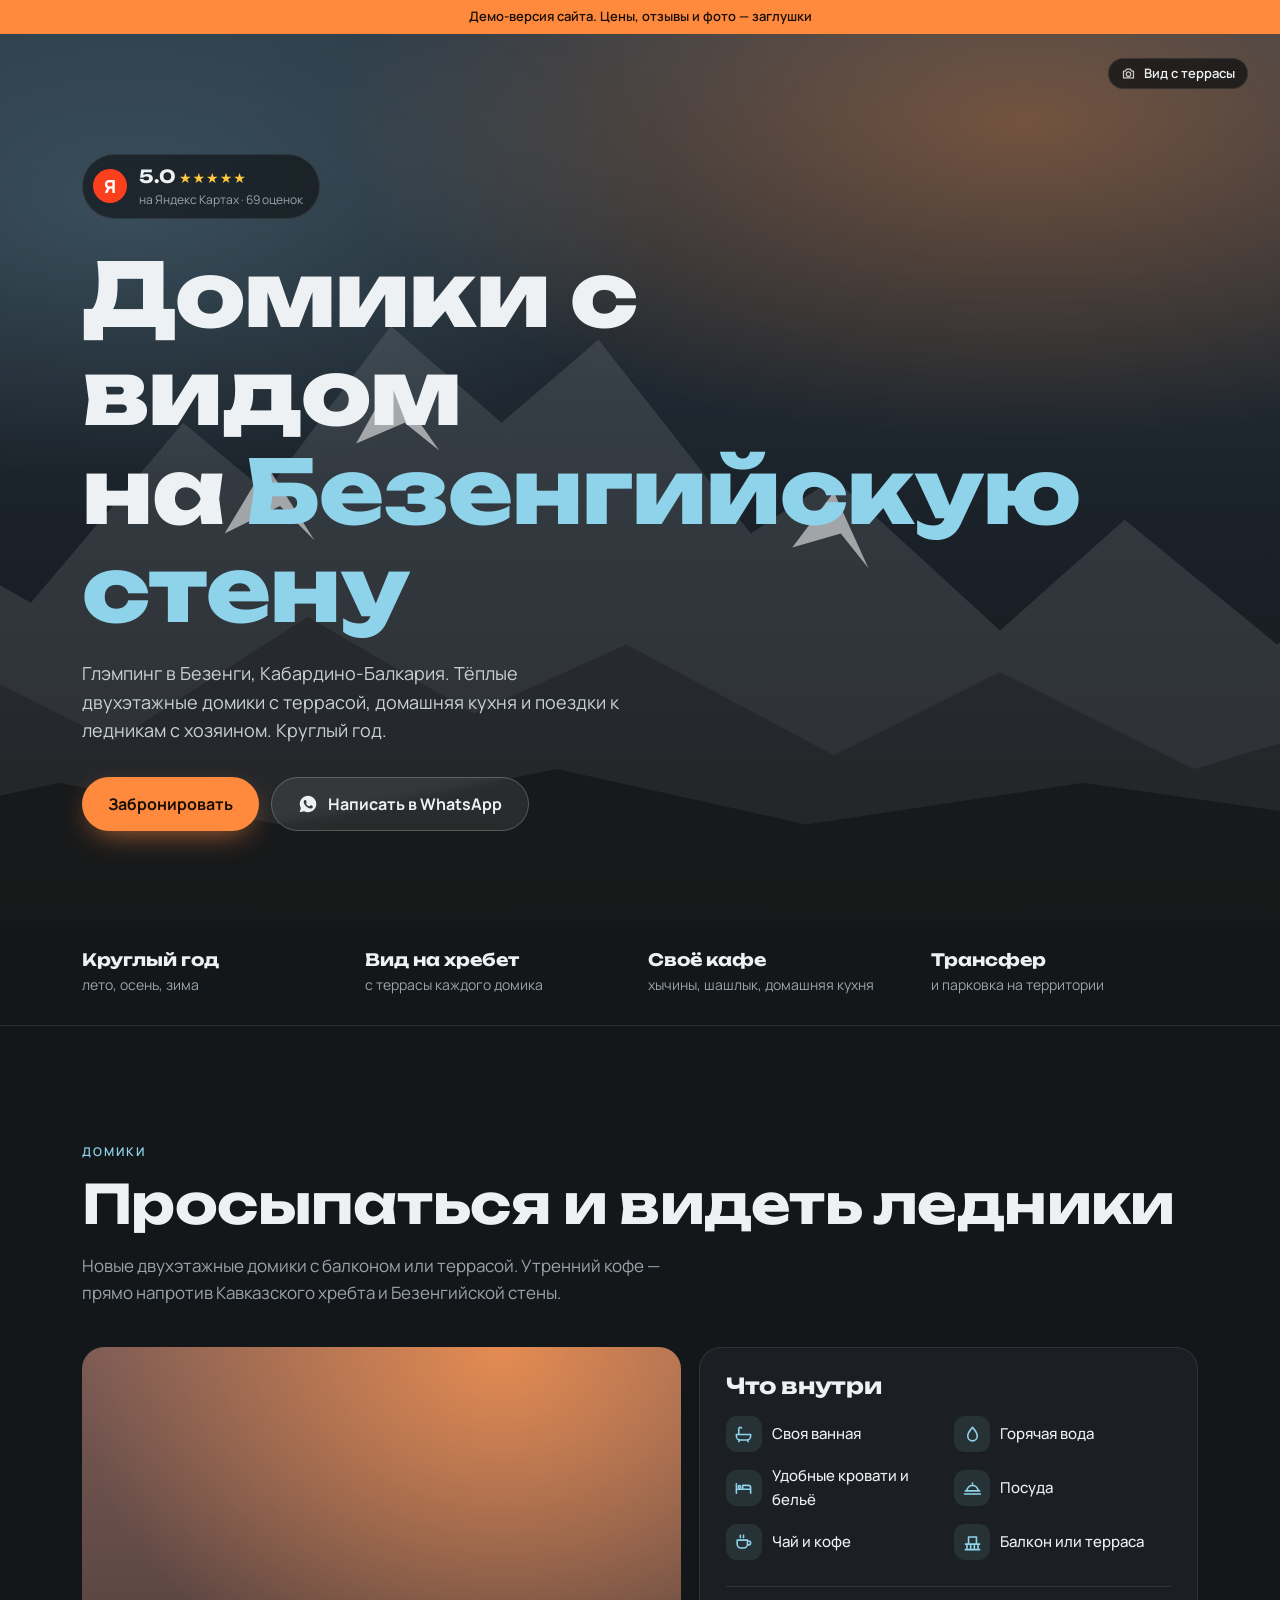
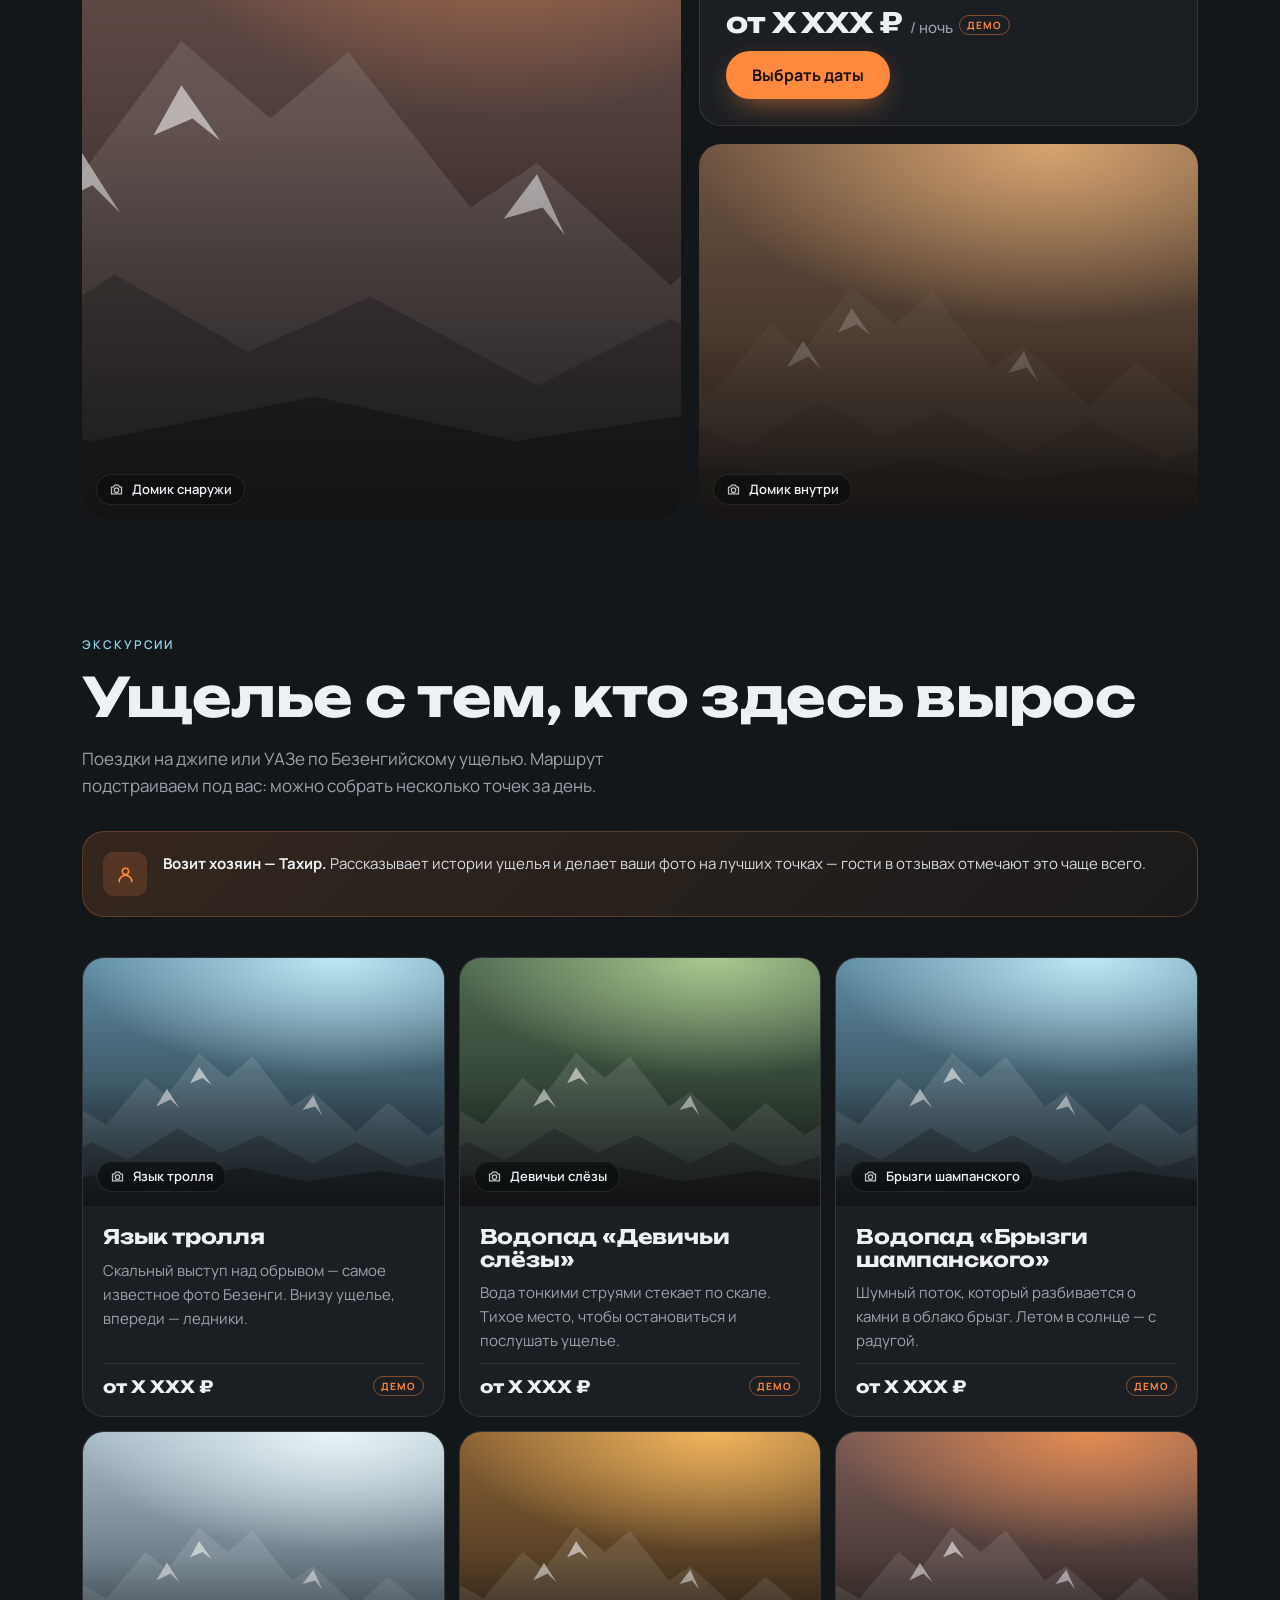
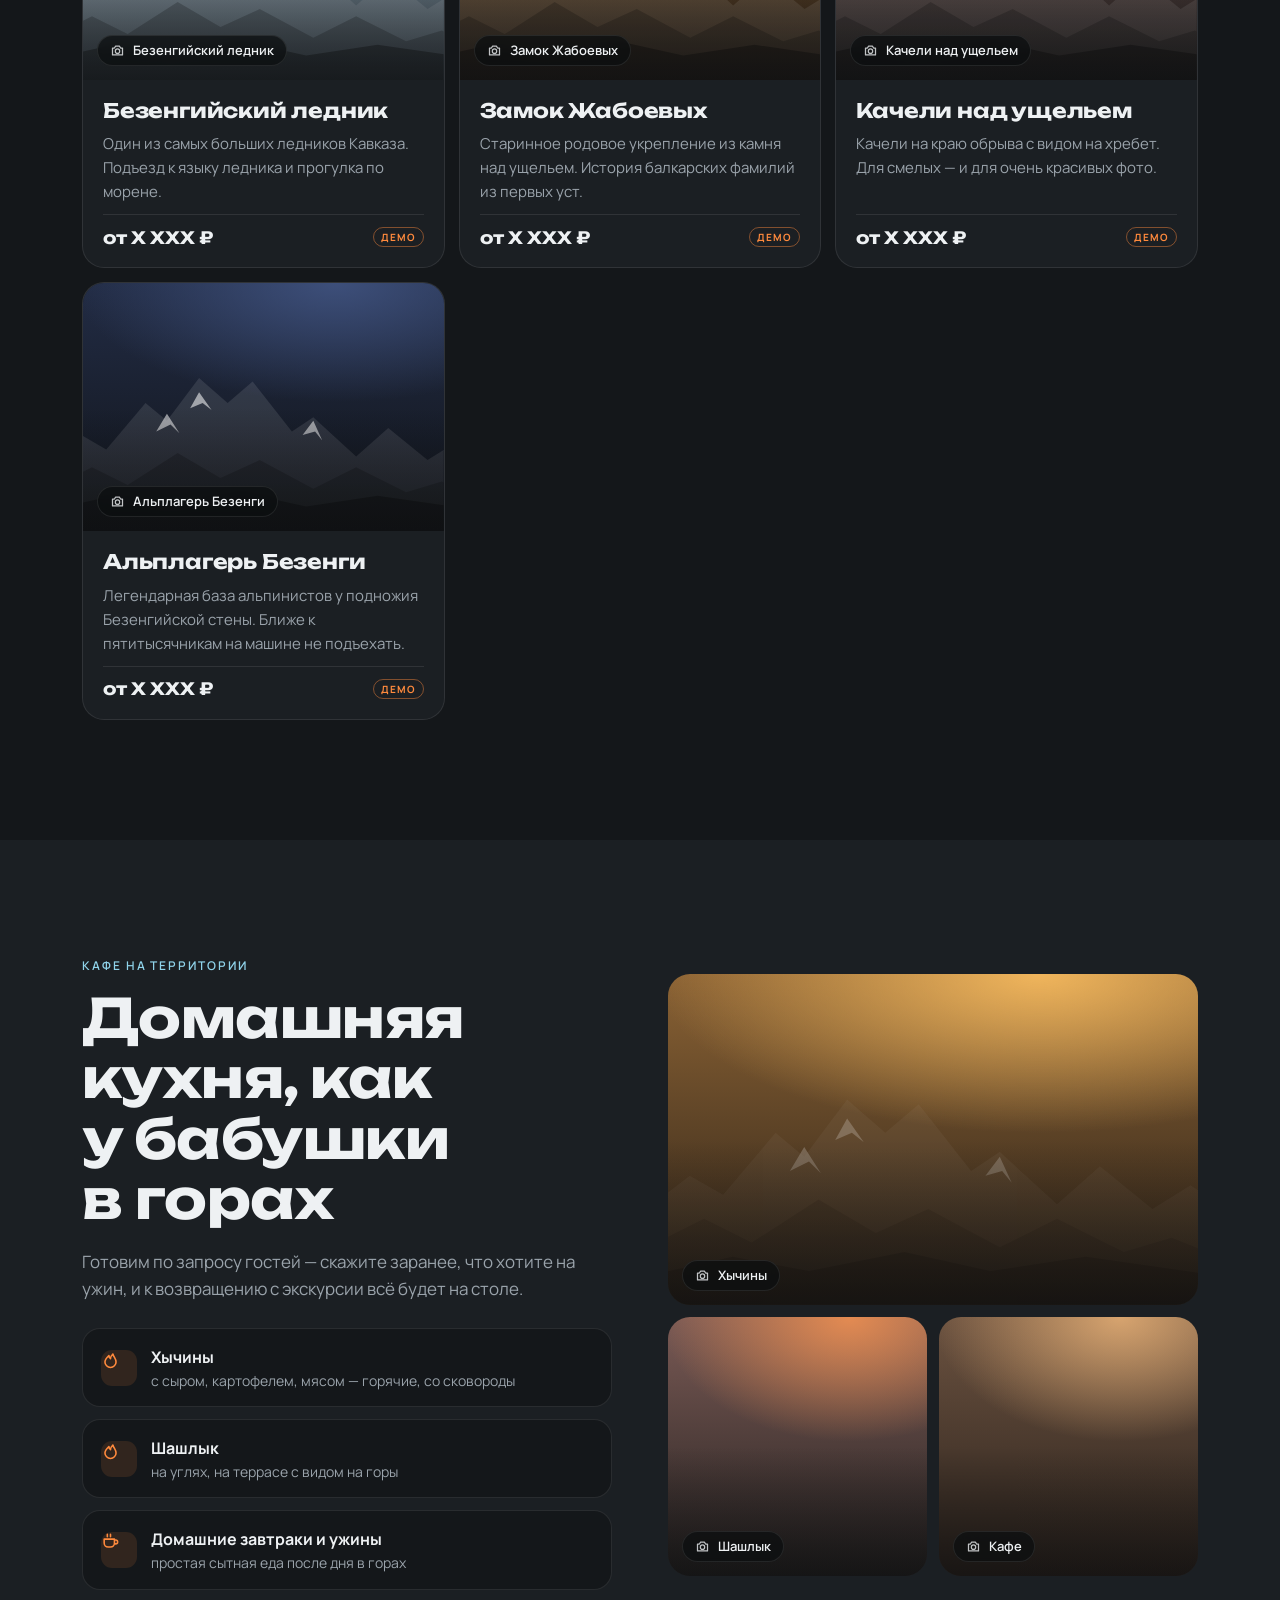
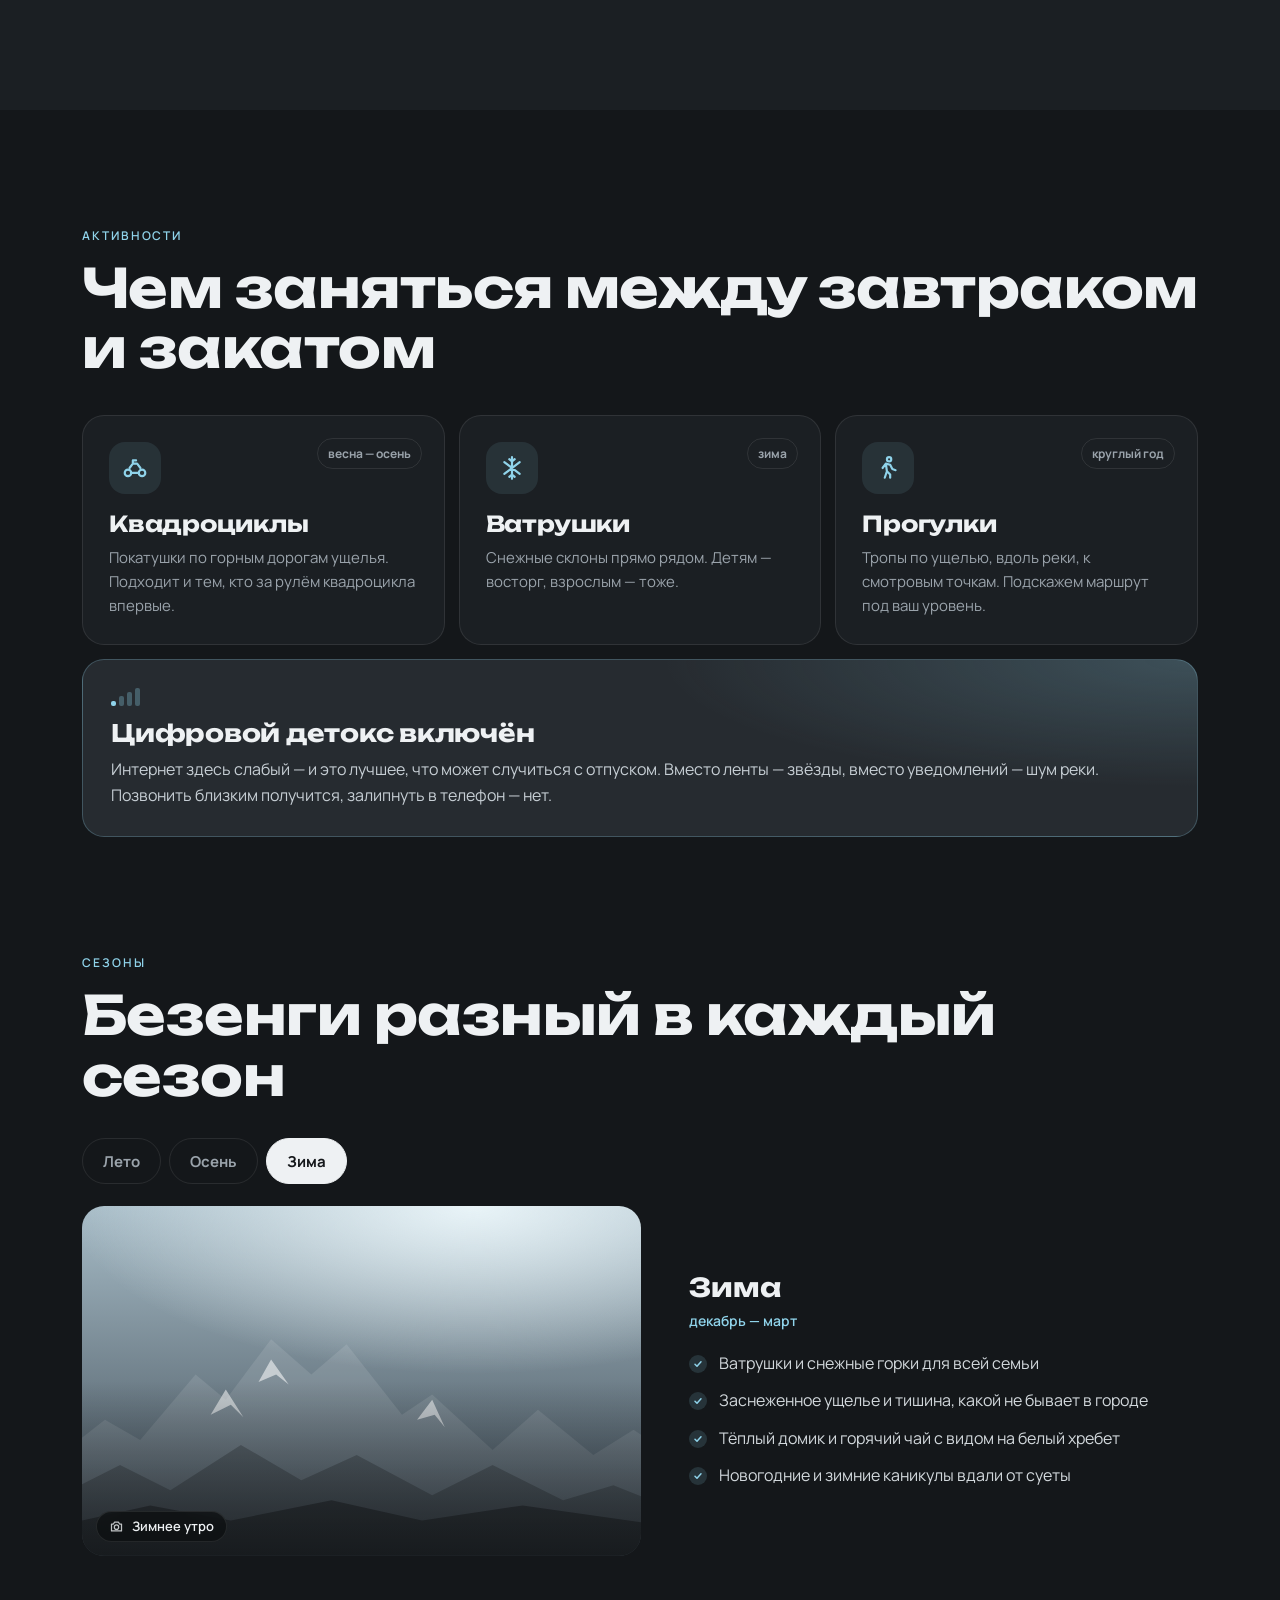
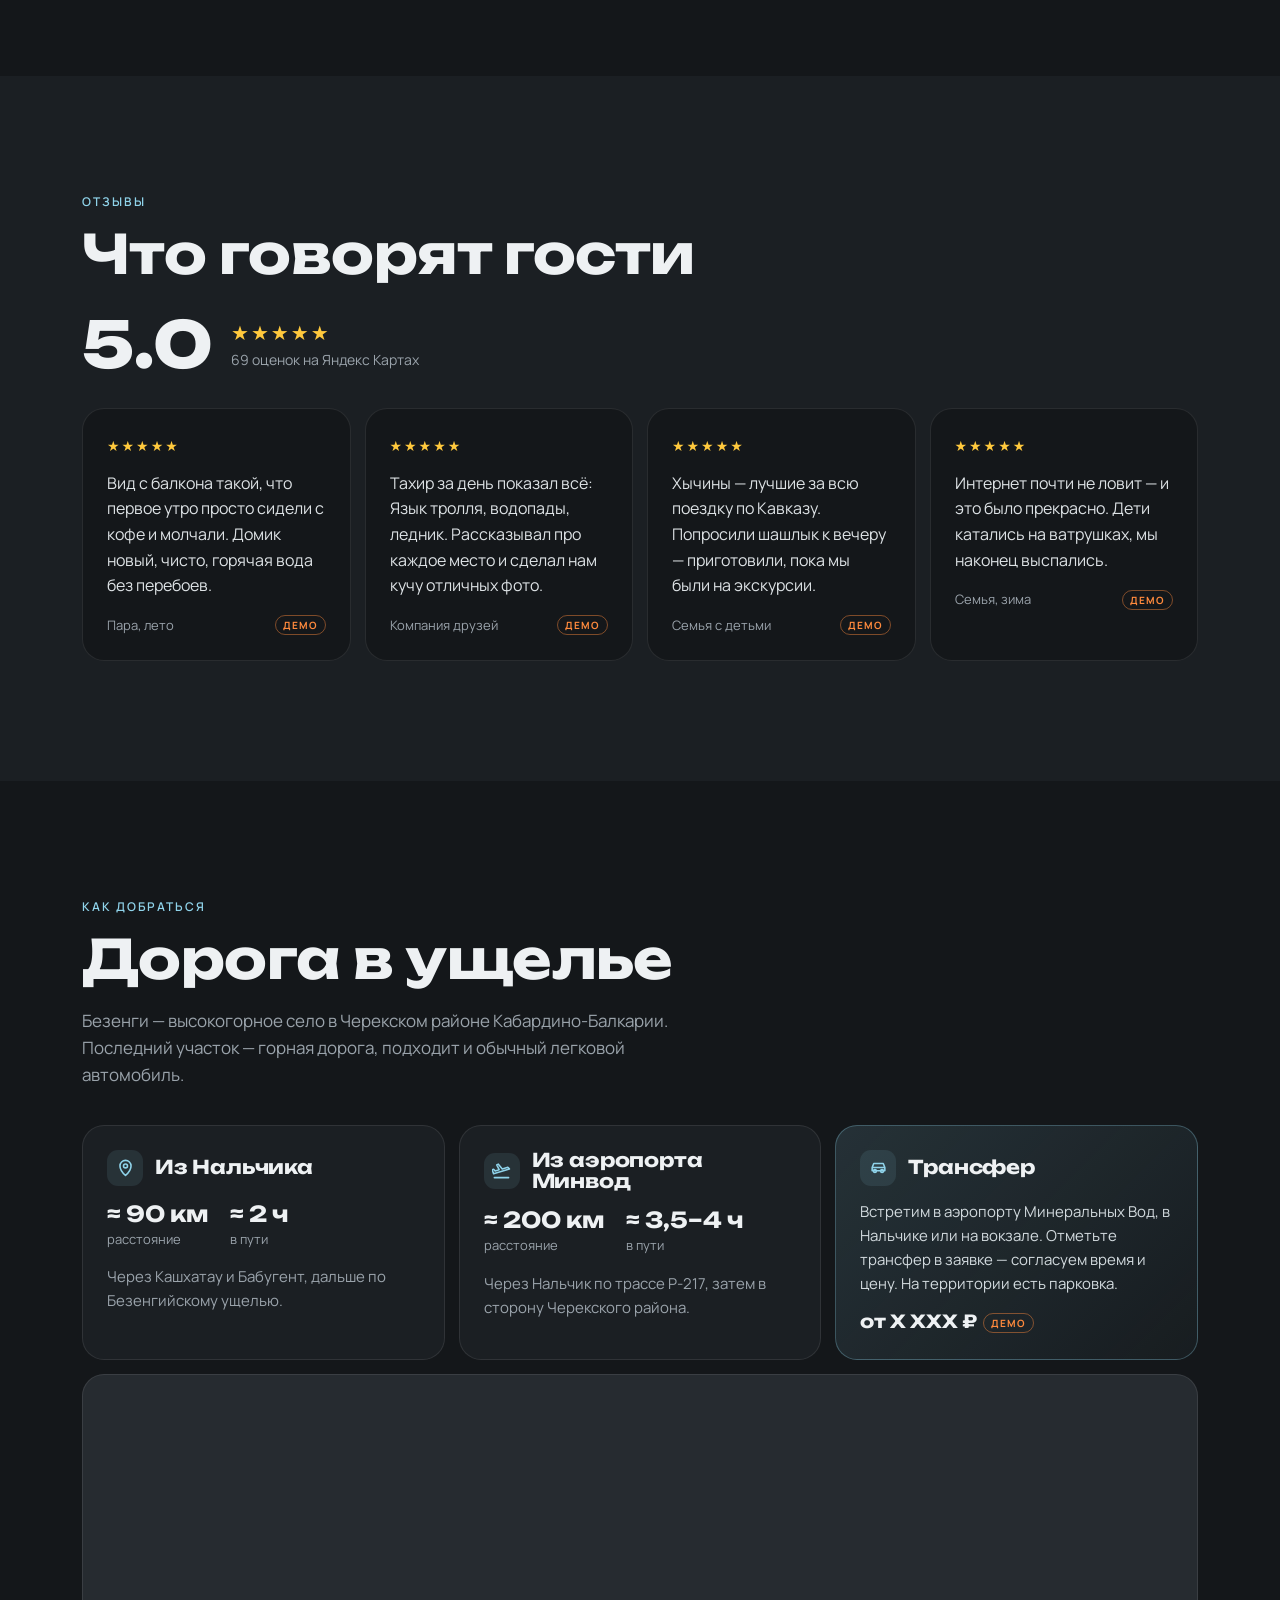
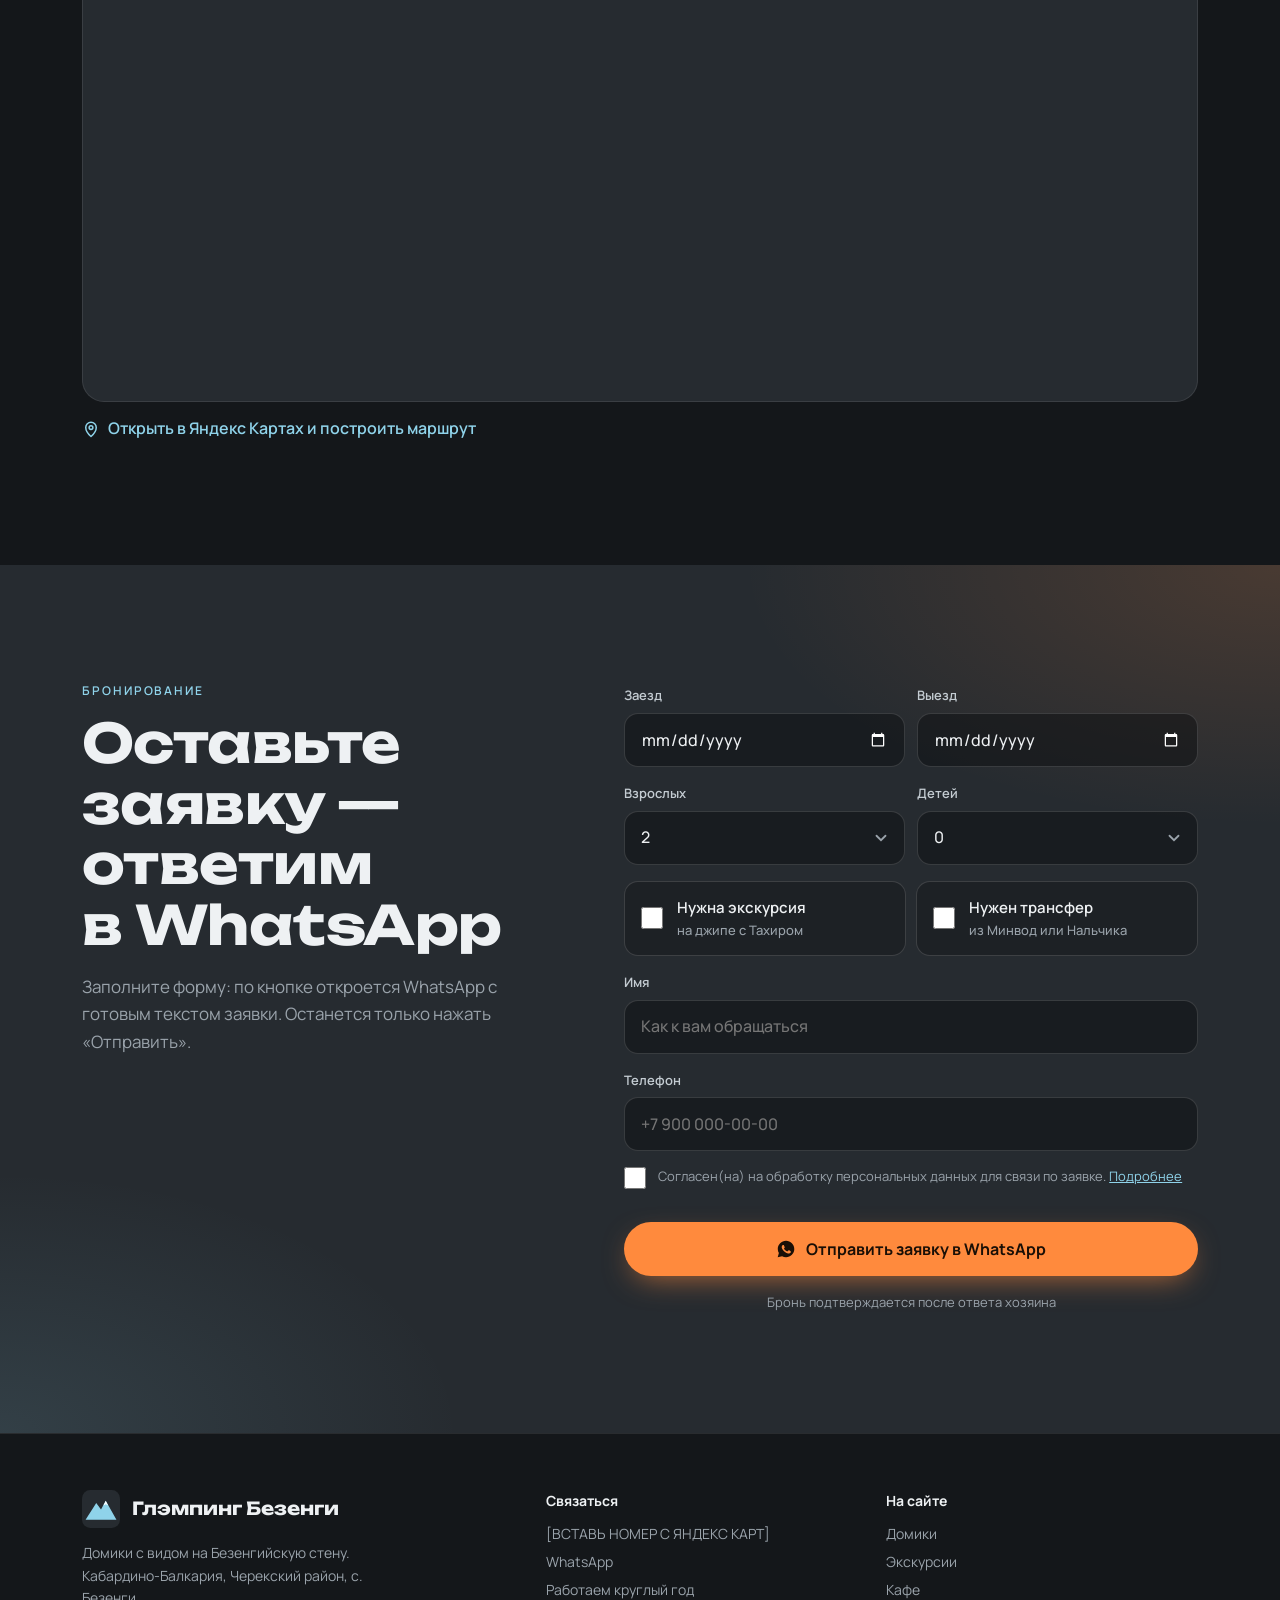
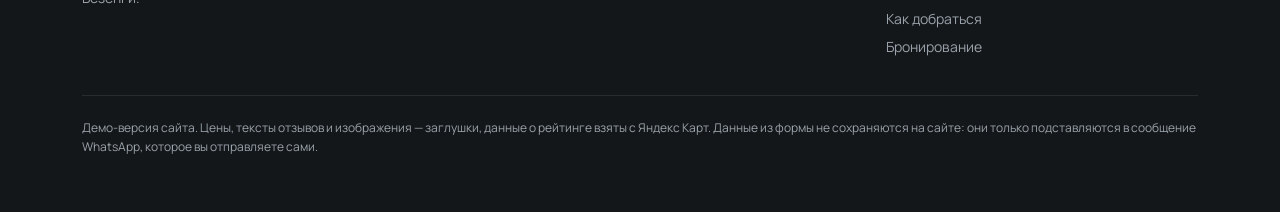
==== bezengi/index.html @ 34da4e9b "Add Bezengi glamping demo landing page Single-file mobile-first page in bezengi/: hero with Yandex r" ====
<!doctype html>
<html lang="ru">
<head>
  <meta charset="utf-8">
  <meta name="viewport" content="width=device-width, initial-scale=1, viewport-fit=cover">
  <title>Глэмпинг Безенги — домики с видом на Безенгийскую стену</title>
  <meta name="description" content="Двухэтажные домики с террасой и видом на Безенгийскую стену. Кафе с домашней кухней, экскурсии на джипе, квадроциклы. Круглый год. 5.0 на Яндекс Картах.">
  <meta name="theme-color" content="#14171a">

  <meta property="og:type" content="website">
  <meta property="og:locale" content="ru_RU">
  <meta property="og:title" content="Глэмпинг Безенги — домики с видом на Безенгийскую стену">
  <meta property="og:description" content="Новые домики с террасой у подножия Кавказского хребта. Домашняя кухня, экскурсии на джипе к ледникам и водопадам. 5.0 на Яндекс Картах.">
  <meta property="og:image" content="https://danielbrantleysoz608-dot.github.io/fabrika-demo/bezengi/og-image.png">
  <meta property="og:image:width" content="1200">
  <meta property="og:image:height" content="630">
  <meta name="twitter:card" content="summary_large_image">

  <link rel="icon" href="data:image/svg+xml,%3Csvg xmlns='http://www.w3.org/2000/svg' viewBox='0 0 64 64'%3E%3Crect width='64' height='64' rx='14' fill='%2314171a'/%3E%3Cpath d='M6 50 24 22l8 11 8-15 18 32z' fill='%238fd3ea'/%3E%3Cpath d='m36 26 4-8 4 8-4-2z' fill='%23fff'/%3E%3C/svg%3E">

  <link rel="preconnect" href="https://fonts.googleapis.com">
  <link rel="preconnect" href="https://fonts.gstatic.com" crossorigin>
  <link href="https://fonts.googleapis.com/css2?family=Manrope:wght@400;500;600;700&family=Unbounded:wght@500;700;800&display=swap" rel="stylesheet">

  <style>
    :root {
      --graphite: #14171a;
      --graphite-2: #1b1f23;
      --stone: #262b30;
      --stone-2: #323840;
      --line: rgba(255,255,255,.09);
      --text: #eef1f3;
      --muted: #9aa3ab;
      --ice: #8fd3ea;
      --ice-deep: #4fa9c9;
      --sunset: #ff8a3d;
      --sunset-2: #ffb25e;
      --wa: #25d366;
      --radius: 22px;
      --gutter: 20px;
      --head: "Unbounded", system-ui, sans-serif;
      --body: "Manrope", system-ui, -apple-system, "Segoe UI", sans-serif;
    }
    * { box-sizing: border-box; }
    html { scroll-behavior: smooth; -webkit-text-size-adjust: 100%; }
    body {
      margin: 0;
      background: var(--graphite);
      color: var(--text);
      font: 16px/1.6 var(--body);
      overflow-x: hidden;
    }
    img, svg { display: block; max-width: 100%; }
    a { color: inherit; }
    h1, h2, h3 { font-family: var(--head); line-height: 1.12; margin: 0; letter-spacing: -.01em; }
    p { margin: 0; }
    .wrap { width: 100%; max-width: 1180px; margin: 0 auto; padding: 0 var(--gutter); }
    section { padding: 84px 0; scroll-margin-top: 40px; }
    .eyebrow {
      font: 600 12px/1 var(--body); letter-spacing: .16em; text-transform: uppercase;
      color: var(--ice); margin-bottom: 16px; display: block;
    }
    .h2 { font-size: clamp(30px, 7.4vw, 54px); font-weight: 700; }
    .lead { color: var(--muted); font-size: 17px; margin-top: 18px; max-width: 620px; }
    .demo-tag {
      display: inline-block; vertical-align: middle;
      font: 700 10px/1 var(--body); letter-spacing: .1em; text-transform: uppercase;
      color: var(--sunset); border: 1px solid rgba(255,138,61,.45);
      border-radius: 99px; padding: 4px 7px; margin-left: 6px;
    }

    /* Demo bar */
    .demo-bar {
      position: sticky; top: 0; z-index: 50;
      background: var(--sunset); color: #1a0f06;
      font: 600 13px/1.35 var(--body); text-align: center;
      padding: 8px var(--gutter);
    }

    /* Buttons */
    .btn {
      display: inline-flex; align-items: center; justify-content: center; gap: 10px;
      min-height: 54px; padding: 0 26px; border-radius: 99px; border: 0;
      font: 700 16px/1 var(--body); text-decoration: none; cursor: pointer;
      transition: transform .15s ease, background .2s ease, box-shadow .2s ease;
    }
    .btn:active { transform: scale(.98); }
    .btn-primary { background: var(--sunset); color: #1a0f06; box-shadow: 0 10px 30px -10px rgba(255,138,61,.7); }
    .btn-primary:hover { background: var(--sunset-2); }
    .btn-ghost { background: rgba(255,255,255,.08); color: var(--text); border: 1px solid rgba(255,255,255,.22); backdrop-filter: blur(6px); }
    .btn-ghost:hover { background: rgba(255,255,255,.14); }
    .btn svg { width: 20px; height: 20px; flex: none; }

    /* Photo placeholders */
    .ph {
      position: relative; overflow: hidden; border-radius: var(--radius);
      background:
        radial-gradient(120% 80% at 70% 0%, var(--ph-sky, #5b7f95) 0%, transparent 60%),
        linear-gradient(180deg, var(--ph-top, #3d5566) 0%, var(--ph-bottom, #1d2328) 100%);
      aspect-ratio: 4 / 3;
      isolation: isolate;
    }
    .ph .mtn { position: absolute; inset: auto 0 0 0; width: 100%; height: 72%; }
    .ph::after {
      content: ""; position: absolute; inset: 0; z-index: 1;
      background: linear-gradient(180deg, transparent 50%, rgba(10,12,14,.55));
    }
    .ph figcaption, .cap {
      position: absolute; left: 14px; bottom: 14px; z-index: 2;
      display: inline-flex; align-items: center; gap: 8px;
      background: rgba(12,14,16,.72); backdrop-filter: blur(6px);
      border: 1px solid var(--line); border-radius: 99px;
      padding: 7px 12px; font: 600 13px/1 var(--body); color: var(--text);
    }
    .cap, .ph figcaption { white-space: nowrap; }
    .cap svg, .ph figcaption svg { width: 15px; height: 15px; opacity: .8; }
    .ph.warm { --ph-sky: #e48b52; --ph-top: #7a5a55; --ph-bottom: #23201f; }
    .ph.ice  { --ph-sky: #bfe8f5; --ph-top: #5f8ca3; --ph-bottom: #1f2a31; }
    .ph.green{ --ph-sky: #a9c98e; --ph-top: #4f6b52; --ph-bottom: #1b231d; }
    .ph.night{ --ph-sky: #3d4f7a; --ph-top: #222c45; --ph-bottom: #111419; }
    .ph.snow { --ph-sky: #e9f4f8; --ph-top: #a7bcc7; --ph-bottom: #3a4650; }
    .ph.inside { --ph-sky: #d7a46f; --ph-top: #6b5240; --ph-bottom: #2a211b; }
    .ph.gold { --ph-sky: #f0b55c; --ph-top: #8a6234; --ph-bottom: #2a2017; }

    /* Hero */
    .hero {
      position: relative; min-height: calc(100svh - 36px);
      display: flex; align-items: flex-end;
      padding: 120px 0 56px; overflow: hidden;
      background:
        radial-gradient(90% 60% at 80% 10%, rgba(255,138,61,.35), transparent 60%),
        radial-gradient(70% 50% at 10% 20%, rgba(143,211,234,.18), transparent 60%),
        linear-gradient(180deg, #2c3a46 0%, #1a2128 55%, var(--graphite) 100%);
    }
    .hero .mtn-hero { position: absolute; left: 0; right: 0; bottom: 0; width: 100%; height: 78%; }
    .hero .wrap { position: relative; z-index: 2; }
    .hero-photo-cap { top: 24px; right: var(--gutter); left: auto !important; bottom: auto !important; }
    .hero h1 { font-size: clamp(26px, 7.4vw, 88px); font-weight: 800; max-width: 900px; }
    .hero h1 em { font-style: normal; color: var(--ice); }
    .hero p.sub { margin-top: 20px; font-size: 18px; color: #c9d1d7; max-width: 540px; }
    .hero-cta { display: flex; flex-direction: column; gap: 12px; margin-top: 32px; }
    .badge {
      display: inline-flex; align-items: center; gap: 12px;
      margin-bottom: 26px; padding: 10px 16px 10px 10px;
      background: rgba(12,14,16,.6); backdrop-filter: blur(8px);
      border: 1px solid var(--line); border-radius: 99px; text-decoration: none;
    }
    .badge .ya {
      width: 34px; height: 34px; border-radius: 50%; background: #fc3f1d; color: #fff;
      display: grid; place-items: center; font: 800 18px/1 var(--body);
    }
    .badge b { font: 700 18px/1 var(--head); }
    .badge .stars { color: #ffc93d; letter-spacing: 1px; font-size: 14px; }
    .badge small { display: block; color: var(--muted); font-size: 12px; line-height: 1.2; margin-top: 3px; }

    /* Facts strip */
    .facts { padding: 28px 0; border-bottom: 1px solid var(--line); }
    .facts ul { list-style: none; margin: 0; padding: 0; display: grid; grid-template-columns: 1fr 1fr; gap: 18px 16px; }
    .facts li { font-size: 14px; color: var(--muted); }
    .facts li b { display: block; color: var(--text); font: 700 17px/1.25 var(--head); margin-bottom: 4px; }

    /* Houses */
    .houses-grid { display: grid; gap: 18px; margin-top: 40px; }
    .houses-grid .ph:first-child { aspect-ratio: 4 / 3.4; }
    .card {
      background: var(--graphite-2); border: 1px solid var(--line);
      border-radius: var(--radius); padding: 26px;
    }
    .inside-list { list-style: none; margin: 18px 0 0; padding: 0; display: grid; grid-template-columns: 1fr 1fr; gap: 12px; }
    .inside-list li { display: flex; gap: 10px; align-items: center; font-weight: 500; font-size: 15px; }
    .ico {
      flex: none; width: 36px; height: 36px; border-radius: 11px;
      display: grid; place-items: center;
      background: rgba(143,211,234,.1); color: var(--ice);
    }
    .ico svg { width: 19px; height: 19px; }
    .price-row {
      display: flex; flex-wrap: wrap; align-items: baseline; justify-content: space-between; gap: 14px;
      margin-top: 26px; padding-top: 22px; border-top: 1px solid var(--line);
    }
    .price { font: 700 28px/1 var(--head); }
    .price small { font: 500 15px/1 var(--body); color: var(--muted); }

    /* Excursions */
    .host-note {
      display: flex; gap: 16px; align-items: flex-start; margin-top: 32px;
      padding: 20px; border-radius: var(--radius);
      background: linear-gradient(135deg, rgba(255,138,61,.14), rgba(255,138,61,.03));
      border: 1px solid rgba(255,138,61,.25);
    }
    .host-note .ico { background: rgba(255,138,61,.16); color: var(--sunset); width: 44px; height: 44px; }
    .host-note p { color: #d6dbdf; font-size: 15px; }
    .host-note b { color: var(--text); }
    .tours {
      display: grid; grid-auto-flow: column; grid-auto-columns: 82%; gap: 14px;
      overflow-x: auto; scroll-snap-type: x mandatory; margin: 32px calc(var(--gutter) * -1) 0;
      padding: 4px var(--gutter) 16px; scrollbar-width: none;
    }
    .tours::-webkit-scrollbar { display: none; }
    .tour {
      scroll-snap-align: start; display: flex; flex-direction: column;
      background: var(--graphite-2); border: 1px solid var(--line); border-radius: var(--radius); overflow: hidden;
    }
    .tour .ph { border-radius: 0; aspect-ratio: 16 / 11; }
    .tour-body { padding: 20px; display: flex; flex-direction: column; gap: 10px; flex: 1; }
    .tour h3 { font-size: 20px; font-weight: 700; }
    .tour p { color: var(--muted); font-size: 15px; flex: 1; }
    .tour .meta { display: flex; justify-content: space-between; align-items: center; gap: 10px; padding-top: 12px; border-top: 1px solid var(--line); font-size: 14px; }
    .tour .meta b { font: 700 17px/1 var(--head); }
    .swipe-hint { color: var(--muted); font-size: 13px; margin-top: 4px; }

    /* Cafe */
    .cafe { background: var(--graphite-2); }
    .cafe-grid { display: grid; gap: 28px; }
    .dishes { list-style: none; padding: 0; margin: 26px 0 0; display: grid; gap: 12px; }
    .dishes li {
      display: flex; gap: 14px; align-items: center; padding: 16px 18px;
      border: 1px solid var(--line); border-radius: 18px; background: var(--graphite);
    }
    .dishes li span { color: var(--muted); font-size: 14px; display: block; line-height: 1.4; }
    .dishes li b { font-size: 16px; }
    .dishes .ico { background: rgba(255,138,61,.12); color: var(--sunset); }
    .cafe-photos { display: grid; grid-template-columns: 1fr 1fr; gap: 12px; }
    .cafe-photos .ph { aspect-ratio: 1; }
    .cafe-photos .ph:first-child { grid-column: 1 / -1; aspect-ratio: 16 / 10; }

    /* Activities */
    .acts { display: grid; gap: 14px; margin-top: 36px; }
    .act {
      position: relative; padding: 26px; border-radius: var(--radius);
      background: var(--graphite-2); border: 1px solid var(--line); overflow: hidden;
    }
    .act .ico { width: 52px; height: 52px; border-radius: 16px; margin-bottom: 18px; }
    .act .ico svg { width: 26px; height: 26px; }
    .act h3 { font-size: 22px; }
    .act p { color: var(--muted); margin-top: 10px; font-size: 15px; }
    .act .season { position: absolute; top: 22px; right: 22px; font-size: 12px; font-weight: 700; color: var(--muted); border: 1px solid var(--line); border-radius: 99px; padding: 5px 10px; }
    .detox {
      margin-top: 14px; padding: 28px; border-radius: var(--radius);
      background:
        radial-gradient(80% 120% at 100% 0%, rgba(143,211,234,.22), transparent 60%),
        var(--stone);
      border: 1px solid rgba(143,211,234,.25);
    }
    .detox h3 { font-size: 24px; }
    .detox p { color: #c6ced4; margin-top: 10px; }
    .signal { display: inline-flex; gap: 3px; align-items: flex-end; height: 18px; margin-bottom: 14px; }
    .signal i { width: 5px; border-radius: 2px; background: var(--ice); }
    .signal i:nth-child(1) { height: 30%; } .signal i:nth-child(2) { height: 55%; opacity: .3; }
    .signal i:nth-child(3) { height: 80%; opacity: .3; } .signal i:nth-child(4) { height: 100%; opacity: .3; }

    /* Seasons */
    .season-tabs { display: flex; gap: 8px; margin-top: 32px; overflow-x: auto; scrollbar-width: none; }
    .season-tabs button {
      flex: none; min-height: 46px; padding: 0 20px; border-radius: 99px; cursor: pointer;
      border: 1px solid var(--line); background: transparent; color: var(--muted);
      font: 700 15px/1 var(--body);
    }
    .season-tabs button[aria-selected="true"] { background: var(--text); color: var(--graphite); border-color: var(--text); }
    .season-panel { display: grid; gap: 22px; margin-top: 22px; }
    .season-panel[hidden] { display: none; }
    .season-panel .ph { aspect-ratio: 16 / 10; }
    .season-panel h3 { font-size: 26px; }
    .season-panel .when { color: var(--ice); font-weight: 600; font-size: 14px; margin-top: 8px; }
    .checks { list-style: none; padding: 0; margin: 18px 0 0; display: grid; gap: 12px; }
    .checks li { padding-left: 30px; position: relative; color: #d2d8dc; }
    .checks li::before {
      content: ""; position: absolute; left: 0; top: 4px; width: 18px; height: 18px; border-radius: 50%;
      background: rgba(143,211,234,.15) url("data:image/svg+xml,%3Csvg xmlns='http://www.w3.org/2000/svg' viewBox='0 0 24 24' fill='none' stroke='%238fd3ea' stroke-width='3' stroke-linecap='round' stroke-linejoin='round'%3E%3Cpath d='M6 12.5l4 4 8-9'/%3E%3C/svg%3E") center / 12px no-repeat;
    }

    /* Reviews */
    .reviews { background: var(--graphite-2); }
    .rating-big { display: flex; align-items: center; gap: 18px; margin-top: 28px; }
    .rating-big b { font: 800 64px/1 var(--head); }
    .rating-big .stars { color: #ffc93d; font-size: 20px; letter-spacing: 2px; }
    .rating-big small { color: var(--muted); display: block; font-size: 14px; }
    .rev-grid { display: grid; gap: 14px; margin-top: 32px; }
    .rev { padding: 24px; border-radius: var(--radius); background: var(--graphite); border: 1px solid var(--line); }
    .rev .stars { color: #ffc93d; letter-spacing: 2px; font-size: 14px; }
    .rev p { margin-top: 12px; font-size: 16px; color: #dde2e5; }
    .rev .who { margin-top: 16px; color: var(--muted); font-size: 13px; display: flex; justify-content: space-between; gap: 10px; align-items: center; }

    /* Route */
    .routes { display: grid; gap: 14px; margin-top: 36px; }
    .route { padding: 24px; border-radius: var(--radius); background: var(--graphite-2); border: 1px solid var(--line); }
    .route .from { display: flex; align-items: center; gap: 12px; }
    .route h3 { font-size: 19px; }
    .route .km { margin-top: 16px; display: flex; gap: 22px; }
    .route .km b { display: block; font: 700 22px/1.1 var(--head); }
    .route .km span { color: var(--muted); font-size: 13px; }
    .route p { color: var(--muted); font-size: 15px; margin-top: 14px; }
    .route.transfer { background: linear-gradient(135deg, rgba(143,211,234,.14), rgba(143,211,234,.03)); border-color: rgba(143,211,234,.3); }
    .map {
      margin-top: 14px; border-radius: var(--radius); overflow: hidden; border: 1px solid var(--line);
      position: relative; background: var(--stone); aspect-ratio: 4 / 3.6;
    }
    .map iframe { position: absolute; inset: 0; width: 100%; height: 100%; border: 0; }
    .map-link { display: inline-flex; margin-top: 14px; color: var(--ice); font-weight: 600; text-decoration: none; gap: 8px; align-items: center; }
    .map-link:hover { text-decoration: underline; }

    /* Booking */
    .booking {
      background:
        radial-gradient(70% 50% at 100% 0%, rgba(255,138,61,.16), transparent 60%),
        radial-gradient(60% 50% at 0% 100%, rgba(143,211,234,.12), transparent 60%),
        var(--stone);
    }
    form { margin-top: 32px; display: grid; gap: 16px; }
    .row2 { display: grid; grid-template-columns: 1fr 1fr; gap: 12px; }
    label.f { display: grid; gap: 7px; font-size: 13px; font-weight: 600; color: #c4ccd2; min-width: 0; }
    .f input, .f select {
      width: 100%; min-width: 0; min-height: 54px; padding: 0 16px; border-radius: 14px;
      border: 1px solid rgba(255,255,255,.14); background: rgba(10,12,14,.45);
      color: var(--text); font: 500 16px/1.2 var(--body); color-scheme: dark;
      -webkit-appearance: none; appearance: none;
    }
    .f select {
      background-image: url("data:image/svg+xml,%3Csvg xmlns='http://www.w3.org/2000/svg' viewBox='0 0 24 24' fill='none' stroke='%239aa3ab' stroke-width='2.4' stroke-linecap='round'%3E%3Cpath d='m6 9 6 6 6-6'/%3E%3C/svg%3E");
      background-repeat: no-repeat; background-position: right 14px center; background-size: 18px; padding-right: 40px;
    }
    .f input:focus, .f select:focus { outline: 2px solid var(--ice); outline-offset: 1px; border-color: transparent; }
    .f input[aria-invalid="true"] { border-color: #ff6b6b; }
    .toggles { display: grid; gap: 10px; }
    .toggle {
      display: flex; align-items: center; gap: 14px; padding: 14px 16px; min-height: 58px;
      border-radius: 14px; border: 1px solid rgba(255,255,255,.14); background: rgba(10,12,14,.3);
      cursor: pointer; font-weight: 600; font-size: 15px;
    }
    .toggle small { display: block; color: var(--muted); font-weight: 500; font-size: 13px; }
    .toggle input { width: 22px; height: 22px; accent-color: var(--sunset); flex: none; margin: 0; }
    .consent { display: flex; gap: 12px; align-items: flex-start; font-size: 13px; color: var(--muted); line-height: 1.5; cursor: pointer; }
    .consent input { width: 22px; height: 22px; accent-color: var(--sunset); flex: none; margin: 0; }
    .consent a { color: var(--ice); }
    .form-error { color: #ff8e8e; font-size: 14px; font-weight: 600; min-height: 1px; }
    form .btn { width: 100%; }
    .form-note { color: var(--muted); font-size: 13px; text-align: center; }

    /* Footer */
    footer { padding: 56px 0 120px; border-top: 1px solid var(--line); color: var(--muted); font-size: 14px; }
    .foot-grid { display: grid; gap: 28px; }
    .logo { display: flex; align-items: center; gap: 12px; color: var(--text); font: 700 18px/1.1 var(--head); text-decoration: none; }
    .logo svg { width: 38px; height: 38px; }
    footer h4 { margin: 0 0 10px; color: var(--text); font-size: 14px; }
    footer ul { list-style: none; margin: 0; padding: 0; display: grid; gap: 6px; }
    footer a { text-decoration: none; }
    footer a:hover { color: var(--text); }
    .fineprint { margin-top: 36px; padding-top: 22px; border-top: 1px solid var(--line); font-size: 12px; line-height: 1.6; }

    /* Floating WhatsApp */
    .fab {
      position: fixed; right: 16px; bottom: calc(16px + env(safe-area-inset-bottom)); z-index: 60;
      width: 60px; height: 60px; border-radius: 50%; background: var(--wa); color: #fff;
      display: grid; place-items: center; box-shadow: 0 10px 30px -6px rgba(37,211,102,.6);
      transition: transform .2s ease, opacity .2s ease;
    }
    .fab svg { width: 30px; height: 30px; }
    .fab.hide { transform: scale(.6); opacity: 0; pointer-events: none; }

    /* Reveal */
    .rv { opacity: 0; transform: translateY(18px); transition: opacity .6s ease, transform .6s ease; }
    .rv.in { opacity: 1; transform: none; }
    @media (prefers-reduced-motion: reduce) {
      html { scroll-behavior: auto; }
      .rv { opacity: 1; transform: none; transition: none; }
    }

    /* ≥ 640 */
    @media (min-width: 640px) {
      :root { --gutter: 32px; }
      .hero-cta { flex-direction: row; }
      .facts ul { grid-template-columns: repeat(4, 1fr); }
      .tours { grid-auto-columns: 46%; }
      .acts { grid-template-columns: 1fr 1fr; }
      .rev-grid { grid-template-columns: 1fr 1fr; }
      .routes { grid-template-columns: 1fr 1fr; }
      .routes .transfer { grid-column: 1 / -1; }
      .toggles { grid-template-columns: 1fr 1fr; }
      .map { aspect-ratio: 16 / 9; }
    }
    /* ≥ 960 */
    @media (min-width: 960px) {
      section { padding: 120px 0; }
      .hero { padding-bottom: 90px; }
      .houses-grid { grid-template-columns: 1.2fr 1fr; align-items: stretch; }
      .houses-grid .ph:first-child { grid-row: span 2; aspect-ratio: auto; min-height: 520px; }
      .tours {
        grid-auto-flow: row; grid-template-columns: repeat(3, 1fr); grid-auto-columns: auto;
        overflow: visible; margin: 40px 0 0; padding: 0;
      }
      .swipe-hint { display: none; }
      .cafe-grid { grid-template-columns: 1fr 1fr; align-items: center; gap: 56px; }
      .acts { grid-template-columns: repeat(3, 1fr); }
      .season-panel { grid-template-columns: 1.1fr 1fr; align-items: center; gap: 48px; }
      .rev-grid { grid-template-columns: repeat(4, 1fr); }
      .routes { grid-template-columns: 1fr 1fr 1fr; }
      .routes .transfer { grid-column: auto; }
      .booking-grid { display: grid; grid-template-columns: 1fr 1.2fr; gap: 64px; align-items: start; }
      .booking-grid form { margin-top: 0; }
      .foot-grid { grid-template-columns: 1.4fr 1fr 1fr; }
      .fab { display: none; }
      footer { padding-bottom: 56px; }
    }
  </style>
</head>
<body>

<!-- Иконки и силуэт гор (используются через <use>) -->
<svg width="0" height="0" style="position:absolute" aria-hidden="true">
  <defs>
    <symbol id="mtn" viewBox="0 0 1200 500" preserveAspectRatio="xMidYMax slice">
      <path d="M0 500V300l90-70 70 40 110-130 60 50 90-120 80 70 70-60 110 140 60-40 120 110 90-80 110 90 80-50 60 40v260z" fill="rgba(255,255,255,.10)"/>
      <path d="M330 170l-30 50 40-20 25 25zM420 110l-25 45 35-15 25 20zM740 190l-30 40 35-10 20 25z" fill="rgba(255,255,255,.55)"/>
      <path d="M0 500V380l120-60 100 50 140-90 120 70 110-50 150 80 120-60 140 70 100-30 100 40v170z" fill="rgba(0,0,0,.22)"/>
      <path d="M0 500V440l180-40 160 30 200-40 180 40 200-30 280 40v60z" fill="rgba(0,0,0,.35)"/>
    </symbol>
    <symbol id="i-cam" viewBox="0 0 24 24" fill="none" stroke="currentColor" stroke-width="2" stroke-linecap="round" stroke-linejoin="round"><path d="M4 8h3l2-3h6l2 3h3v11H4z"/><circle cx="12" cy="13" r="3.5"/></symbol>
    <symbol id="i-wa" viewBox="0 0 24 24" fill="currentColor"><path d="M12.04 2C6.58 2 2.13 6.45 2.13 11.91c0 1.75.46 3.45 1.32 4.95L2.05 22l5.25-1.38c1.45.79 3.08 1.21 4.74 1.21 5.46 0 9.91-4.45 9.91-9.91C21.95 6.45 17.5 2 12.04 2zm5.8 14.02c-.24.68-1.42 1.31-1.95 1.36-.5.05-.97.23-3.27-.68-2.77-1.09-4.52-3.92-4.66-4.1-.13-.18-1.1-1.47-1.1-2.8 0-1.33.7-1.99.95-2.26.24-.27.53-.34.71-.34l.51.01c.16.01.38-.06.6.46.22.53.75 1.85.82 1.98.07.13.11.29.02.47-.09.18-.13.29-.27.45-.13.16-.28.35-.4.47-.13.13-.27.28-.12.54.16.27.7 1.15 1.5 1.86 1.03.92 1.9 1.2 2.17 1.34.27.13.42.11.58-.07.16-.18.67-.78.85-1.05.18-.27.36-.22.6-.13.25.09 1.56.74 1.83.87.27.13.45.2.51.31.07.11.07.65-.17 1.32z"/></symbol>
    <symbol id="i-bath" viewBox="0 0 24 24" fill="none" stroke="currentColor" stroke-width="2" stroke-linecap="round" stroke-linejoin="round"><path d="M3 12h18v2a5 5 0 0 1-5 5H8a5 5 0 0 1-5-5z"/><path d="M6 12V5a2 2 0 0 1 3.5-1.3M7 19l-1 2m11-2 1 2"/></symbol>
    <symbol id="i-drop" viewBox="0 0 24 24" fill="none" stroke="currentColor" stroke-width="2" stroke-linecap="round" stroke-linejoin="round"><path d="M12 3s6 6.5 6 11a6 6 0 0 1-12 0c0-4.5 6-11 6-11z"/></symbol>
    <symbol id="i-bed" viewBox="0 0 24 24" fill="none" stroke="currentColor" stroke-width="2" stroke-linecap="round" stroke-linejoin="round"><path d="M3 18V6m0 7h18v5M3 13h18m0 0v-2a3 3 0 0 0-3-3h-7v5"/><circle cx="7" cy="10" r="1.6"/></symbol>
    <symbol id="i-cup" viewBox="0 0 24 24" fill="none" stroke="currentColor" stroke-width="2" stroke-linecap="round" stroke-linejoin="round"><path d="M4 9h13v5a5 5 0 0 1-5 5H9a5 5 0 0 1-5-5zM17 10h1.5a2.5 2.5 0 0 1 0 5H17M8 3v3m4-3v3"/></symbol>
    <symbol id="i-dish" viewBox="0 0 24 24" fill="none" stroke="currentColor" stroke-width="2" stroke-linecap="round" stroke-linejoin="round"><path d="M3 15h18M5 15a7 7 0 0 1 14 0M12 6V5M2 19h20"/></symbol>
    <symbol id="i-balcony" viewBox="0 0 24 24" fill="none" stroke="currentColor" stroke-width="2" stroke-linecap="round" stroke-linejoin="round"><path d="M3 14h18M5 14v7m4.7-7v7m4.6-7v7M19 14v7M3 21h18M7 14V5h10v9"/></symbol>
    <symbol id="i-mtn" viewBox="0 0 24 24" fill="none" stroke="currentColor" stroke-width="2" stroke-linecap="round" stroke-linejoin="round"><path d="m2 20 7-12 4 6 3-4 6 10z"/><path d="m7.5 10.5 1.5 1 1.3-1.2"/></symbol>
    <symbol id="i-jeep" viewBox="0 0 24 24" fill="none" stroke="currentColor" stroke-width="2" stroke-linecap="round" stroke-linejoin="round"><path d="M3 16V11l2-5h10l2 5h3v5"/><circle cx="7" cy="17" r="2"/><circle cx="17" cy="17" r="2"/><path d="M3 11h17"/></symbol>
    <symbol id="i-quad" viewBox="0 0 24 24" fill="none" stroke="currentColor" stroke-width="2" stroke-linecap="round" stroke-linejoin="round"><circle cx="5.5" cy="16.5" r="3"/><circle cx="18.5" cy="16.5" r="3"/><path d="M8.5 16.5h7M7 12l3-4h4l3 4M10 8V5h3"/></symbol>
    <symbol id="i-snow" viewBox="0 0 24 24" fill="none" stroke="currentColor" stroke-width="2" stroke-linecap="round" stroke-linejoin="round"><path d="M12 2v20M4.9 6.5l14.2 11M4.9 17.5l14.2-11M9.5 3.8 12 6l2.5-2.2M9.5 20.2 12 18l2.5 2.2"/></symbol>
    <symbol id="i-walk" viewBox="0 0 24 24" fill="none" stroke="currentColor" stroke-width="2" stroke-linecap="round" stroke-linejoin="round"><circle cx="13" cy="4" r="2"/><path d="m9 21 2-6 3 3v3M7 12l3-4 4 1 2 4 3 1M10 8l1 7"/></symbol>
    <symbol id="i-pin" viewBox="0 0 24 24" fill="none" stroke="currentColor" stroke-width="2" stroke-linecap="round" stroke-linejoin="round"><path d="M12 22s7-6.2 7-12a7 7 0 0 0-14 0c0 5.8 7 12 7 12z"/><circle cx="12" cy="10" r="2.5"/></symbol>
    <symbol id="i-plane" viewBox="0 0 24 24" fill="none" stroke="currentColor" stroke-width="2" stroke-linecap="round" stroke-linejoin="round"><path d="M2 16l20-6-2-2-7 2-5-6-2 1 3 6-5 1.5-2-2-2 .5z"/><path d="M3 21h18"/></symbol>
    <symbol id="i-fire" viewBox="0 0 24 24" fill="none" stroke="currentColor" stroke-width="2" stroke-linecap="round" stroke-linejoin="round"><path d="M12 22a7 7 0 0 0 7-7c0-4-3-6-4-10-2 2-3 4-3 6-1-1-2-2-2-4-3 3-5 5-5 8a7 7 0 0 0 7 7z"/></symbol>
    <symbol id="i-car" viewBox="0 0 24 24" fill="none" stroke="currentColor" stroke-width="2" stroke-linecap="round" stroke-linejoin="round"><path d="M4 16v-4l2-5h12l2 5v4zM4 12h16"/><circle cx="7.5" cy="16.5" r="1.8"/><circle cx="16.5" cy="16.5" r="1.8"/></symbol>
    <symbol id="i-user" viewBox="0 0 24 24" fill="none" stroke="currentColor" stroke-width="2" stroke-linecap="round" stroke-linejoin="round"><circle cx="12" cy="8" r="4"/><path d="M4 21a8 8 0 0 1 16 0"/></symbol>
  </defs>
</svg>

<div class="demo-bar" role="note">Демо-версия сайта. Цены, отзывы и фото — заглушки</div>

<!-- 1. HERO -->
<header class="hero" id="top">
  <svg class="mtn-hero" aria-hidden="true"><use href="#mtn"/></svg>
  <span class="cap hero-photo-cap"><svg><use href="#i-cam"/></svg>Вид с террасы</span>
  <div class="wrap">
    <!-- 2. Бейдж рейтинга -->
    <a class="badge" href="#reviews" aria-label="Рейтинг 5.0 на Яндекс Картах, 69 оценок">
      <span class="ya">Я</span>
      <span>
        <b>5.0</b> <span class="stars">★★★★★</span>
        <small>на Яндекс Картах · 69 оценок</small>
      </span>
    </a>
    <h1>Домики с видом на&nbsp;<em>Безенгийскую стену</em></h1>
    <p class="sub">Глэмпинг в Безенги, Кабардино-Балкария. Тёплые двухэтажные домики с террасой, домашняя кухня и поездки к ледникам с хозяином. Круглый год.</p>
    <div class="hero-cta">
      <a class="btn btn-primary" href="#booking">Забронировать</a>
      <a class="btn btn-ghost js-wa" href="#" data-msg="Здравствуйте! Пишу с сайта глэмпинга в Безенги. Хочу узнать о свободных датах.">
        <svg><use href="#i-wa"/></svg>Написать в WhatsApp
      </a>
    </div>
  </div>
</header>

<div class="facts">
  <div class="wrap">
    <ul>
      <li><b>Круглый год</b>лето, осень, зима</li>
      <li><b>Вид на хребет</b>с террасы каждого домика</li>
      <li><b>Своё кафе</b>хычины, шашлык, домашняя кухня</li>
      <li><b>Трансфер</b>и парковка на территории</li>
    </ul>
  </div>
</div>

<main>

<!-- 3. ДОМИКИ -->
<section id="houses">
  <div class="wrap">
    <span class="eyebrow">Домики</span>
    <h2 class="h2 rv">Просыпаться и&nbsp;видеть ледники</h2>
    <p class="lead rv">Новые двухэтажные домики с балконом или террасой. Утренний кофе — прямо напротив Кавказского хребта и Безенгийской стены.</p>

    <div class="houses-grid">
      <figure class="ph warm rv" style="margin:0">
        <svg class="mtn" aria-hidden="true"><use href="#mtn"/></svg>
        <figcaption><svg><use href="#i-cam"/></svg>Домик снаружи</figcaption>
      </figure>

      <div class="card rv">
        <h3 style="font-size:22px">Что внутри</h3>
        <ul class="inside-list">
          <li><span class="ico"><svg><use href="#i-bath"/></svg></span>Своя ванная</li>
          <li><span class="ico"><svg><use href="#i-drop"/></svg></span>Горячая вода</li>
          <li><span class="ico"><svg><use href="#i-bed"/></svg></span>Удобные кровати и бельё</li>
          <li><span class="ico"><svg><use href="#i-dish"/></svg></span>Посуда</li>
          <li><span class="ico"><svg><use href="#i-cup"/></svg></span>Чай и кофе</li>
          <li><span class="ico"><svg><use href="#i-balcony"/></svg></span>Балкон или терраса</li>
        </ul>
        <div class="price-row">
          <div class="price">от X XXX ₽ <small>/ ночь</small><span class="demo-tag">демо</span></div>
          <a class="btn btn-primary" href="#booking" style="min-height:48px">Выбрать даты</a>
        </div>
      </div>

      <figure class="ph inside rv" style="margin:0">
        <svg class="mtn" aria-hidden="true" style="opacity:.35"><use href="#mtn"/></svg>
        <figcaption><svg><use href="#i-cam"/></svg>Домик внутри</figcaption>
      </figure>
    </div>
  </div>
</section>

<!-- 4. ЭКСКУРСИИ -->
<section id="tours" style="padding-top:0">
  <div class="wrap">
    <span class="eyebrow">Экскурсии</span>
    <h2 class="h2 rv">Ущелье с&nbsp;тем, кто здесь вырос</h2>
    <p class="lead rv">Поездки на джипе или УАЗе по Безенгийскому ущелью. Маршрут подстраиваем под вас: можно собрать несколько точек за день.</p>

    <div class="host-note rv">
      <span class="ico"><svg><use href="#i-user"/></svg></span>
      <p><b>Возит хозяин — Тахир.</b> Рассказывает истории ущелья и делает ваши фото на лучших точках — гости в отзывах отмечают это чаще всего.</p>
    </div>

    <div class="tours" aria-label="Экскурсии">
      <article class="tour">
        <div class="ph ice"><svg class="mtn" aria-hidden="true"><use href="#mtn"/></svg><span class="cap"><svg><use href="#i-cam"/></svg>Язык тролля</span></div>
        <div class="tour-body">
          <h3>Язык тролля</h3>
          <p>Скальный выступ над обрывом — самое известное фото Безенги. Внизу ущелье, впереди — ледники.</p>
          <div class="meta"><b>от X XXX ₽</b><span class="demo-tag">демо</span></div>
        </div>
      </article>
      <article class="tour">
        <div class="ph green"><svg class="mtn" aria-hidden="true"><use href="#mtn"/></svg><span class="cap"><svg><use href="#i-cam"/></svg>Девичьи слёзы</span></div>
        <div class="tour-body">
          <h3>Водопад «Девичьи слёзы»</h3>
          <p>Вода тонкими струями стекает по скале. Тихое место, чтобы остановиться и послушать ущелье.</p>
          <div class="meta"><b>от X XXX ₽</b><span class="demo-tag">демо</span></div>
        </div>
      </article>
      <article class="tour">
        <div class="ph ice"><svg class="mtn" aria-hidden="true"><use href="#mtn"/></svg><span class="cap"><svg><use href="#i-cam"/></svg>Брызги шампанского</span></div>
        <div class="tour-body">
          <h3>Водопад «Брызги шампанского»</h3>
          <p>Шумный поток, который разбивается о камни в облако брызг. Летом в солнце — с радугой.</p>
          <div class="meta"><b>от X XXX ₽</b><span class="demo-tag">демо</span></div>
        </div>
      </article>
      <article class="tour">
        <div class="ph snow"><svg class="mtn" aria-hidden="true"><use href="#mtn"/></svg><span class="cap"><svg><use href="#i-cam"/></svg>Безенгийский ледник</span></div>
        <div class="tour-body">
          <h3>Безенгийский ледник</h3>
          <p>Один из самых больших ледников Кавказа. Подъезд к языку ледника и прогулка по морене.</p>
          <div class="meta"><b>от X XXX ₽</b><span class="demo-tag">демо</span></div>
        </div>
      </article>
      <article class="tour">
        <div class="ph gold"><svg class="mtn" aria-hidden="true"><use href="#mtn"/></svg><span class="cap"><svg><use href="#i-cam"/></svg>Замок Жабоевых</span></div>
        <div class="tour-body">
          <h3>Замок Жабоевых</h3>
          <p>Старинное родовое укрепление из камня над ущельем. История балкарских фамилий из первых уст.</p>
          <div class="meta"><b>от X XXX ₽</b><span class="demo-tag">демо</span></div>
        </div>
      </article>
      <article class="tour">
        <div class="ph warm"><svg class="mtn" aria-hidden="true"><use href="#mtn"/></svg><span class="cap"><svg><use href="#i-cam"/></svg>Качели над ущельем</span></div>
        <div class="tour-body">
          <h3>Качели над ущельем</h3>
          <p>Качели на краю обрыва с видом на хребет. Для смелых — и для очень красивых фото.</p>
          <div class="meta"><b>от X XXX ₽</b><span class="demo-tag">демо</span></div>
        </div>
      </article>
      <article class="tour">
        <div class="ph night"><svg class="mtn" aria-hidden="true"><use href="#mtn"/></svg><span class="cap"><svg><use href="#i-cam"/></svg>Альплагерь Безенги</span></div>
        <div class="tour-body">
          <h3>Альплагерь Безенги</h3>
          <p>Легендарная база альпинистов у подножия Безенгийской стены. Ближе к пятитысячникам на машине не подъехать.</p>
          <div class="meta"><b>от X XXX ₽</b><span class="demo-tag">демо</span></div>
        </div>
      </article>
    </div>
    <p class="swipe-hint">← листайте карточки →</p>
  </div>
</section>

<!-- 5. КАФЕ -->
<section class="cafe" id="cafe">
  <div class="wrap cafe-grid">
    <div>
      <span class="eyebrow">Кафе на территории</span>
      <h2 class="h2 rv">Домашняя кухня, как у&nbsp;бабушки в&nbsp;горах</h2>
      <p class="lead rv">Готовим по запросу гостей — скажите заранее, что хотите на ужин, и к возвращению с экскурсии всё будет на столе.</p>
      <ul class="dishes">
        <li class="rv"><span class="ico"><svg><use href="#i-fire"/></svg></span><div><b>Хычины</b><span>с сыром, картофелем, мясом — горячие, со сковороды</span></div></li>
        <li class="rv"><span class="ico"><svg><use href="#i-fire"/></svg></span><div><b>Шашлык</b><span>на углях, на террасе с видом на горы</span></div></li>
        <li class="rv"><span class="ico"><svg><use href="#i-cup"/></svg></span><div><b>Домашние завтраки и ужины</b><span>простая сытная еда после дня в горах</span></div></li>
      </ul>
    </div>
    <div class="cafe-photos">
      <div class="ph gold rv"><svg class="mtn" aria-hidden="true" style="opacity:.4"><use href="#mtn"/></svg><span class="cap"><svg><use href="#i-cam"/></svg>Хычины</span></div>
      <div class="ph warm rv"><span class="cap"><svg><use href="#i-cam"/></svg>Шашлык</span></div>
      <div class="ph inside rv"><span class="cap"><svg><use href="#i-cam"/></svg>Кафе</span></div>
    </div>
  </div>
</section>

<!-- 6. АКТИВНОСТИ -->
<section id="activities">
  <div class="wrap">
    <span class="eyebrow">Активности</span>
    <h2 class="h2 rv">Чем заняться между завтраком и&nbsp;закатом</h2>
    <div class="acts">
      <div class="act rv">
        <span class="season">весна — осень</span>
        <span class="ico"><svg><use href="#i-quad"/></svg></span>
        <h3>Квадроциклы</h3>
        <p>Покатушки по горным дорогам ущелья. Подходит и тем, кто за рулём квадроцикла впервые.</p>
      </div>
      <div class="act rv">
        <span class="season">зима</span>
        <span class="ico"><svg><use href="#i-snow"/></svg></span>
        <h3>Ватрушки</h3>
        <p>Снежные склоны прямо рядом. Детям — восторг, взрослым — тоже.</p>
      </div>
      <div class="act rv">
        <span class="season">круглый год</span>
        <span class="ico"><svg><use href="#i-walk"/></svg></span>
        <h3>Прогулки</h3>
        <p>Тропы по ущелью, вдоль реки, к смотровым точкам. Подскажем маршрут под ваш уровень.</p>
      </div>
    </div>
    <div class="detox rv">
      <div class="signal" aria-hidden="true"><i></i><i></i><i></i><i></i></div>
      <h3>Цифровой детокс включён</h3>
      <p>Интернет здесь слабый — и это лучшее, что может случиться с отпуском. Вместо ленты — звёзды, вместо уведомлений — шум реки. Позвонить близким получится, залипнуть в телефон — нет.</p>
    </div>
  </div>
</section>

<!-- 7. СЕЗОНЫ -->
<section id="seasons" style="padding-top:0">
  <div class="wrap">
    <span class="eyebrow">Сезоны</span>
    <h2 class="h2 rv">Безенги разный в&nbsp;каждый сезон</h2>
    <div class="season-tabs" role="tablist" aria-label="Сезоны">
      <button role="tab" id="t-summer" aria-controls="p-summer" aria-selected="true">Лето</button>
      <button role="tab" id="t-autumn" aria-controls="p-autumn" aria-selected="false" tabindex="-1">Осень</button>
      <button role="tab" id="t-winter" aria-controls="p-winter" aria-selected="false" tabindex="-1">Зима</button>
    </div>

    <div class="season-panel" role="tabpanel" id="p-summer" aria-labelledby="t-summer">
      <div class="ph green"><svg class="mtn" aria-hidden="true"><use href="#mtn"/></svg><span class="cap"><svg><use href="#i-cam"/></svg>Ущелье летом</span></div>
      <div>
        <h3>Лето</h3>
        <p class="when">июнь — август</p>
        <ul class="checks">
          <li>Полноводные водопады — «Брызги шампанского» в самой силе</li>
          <li>Дорога к Безенгийскому леднику и альплагерю открыта</li>
          <li>Квадроциклы и долгие прогулки по зелёным склонам</li>
          <li>Шашлык на террасе до поздних сумерек</li>
        </ul>
      </div>
    </div>
    <div class="season-panel" role="tabpanel" id="p-autumn" aria-labelledby="t-autumn" hidden>
      <div class="ph gold"><svg class="mtn" aria-hidden="true"><use href="#mtn"/></svg><span class="cap"><svg><use href="#i-cam"/></svg>Осень в горах</span></div>
      <div>
        <h3>Осень</h3>
        <p class="when">сентябрь — ноябрь</p>
        <ul class="checks">
          <li>Золотые склоны и первый снег на вершинах</li>
          <li>Прозрачный воздух — стена видна во всех деталях</li>
          <li>Меньше туристов на Языке тролля и качелях</li>
          <li>Горячие хычины после прохладного дня</li>
        </ul>
      </div>
    </div>
    <div class="season-panel" role="tabpanel" id="p-winter" aria-labelledby="t-winter" hidden>
      <div class="ph snow"><svg class="mtn" aria-hidden="true"><use href="#mtn"/></svg><span class="cap"><svg><use href="#i-cam"/></svg>Зимнее утро</span></div>
      <div>
        <h3>Зима</h3>
        <p class="when">декабрь — март</p>
        <ul class="checks">
          <li>Ватрушки и снежные горки для всей семьи</li>
          <li>Заснеженное ущелье и тишина, какой не бывает в городе</li>
          <li>Тёплый домик и горячий чай с видом на белый хребет</li>
          <li>Новогодние и зимние каникулы вдали от суеты</li>
        </ul>
      </div>
    </div>
  </div>
</section>

<!-- 8. ОТЗЫВЫ -->
<section class="reviews" id="reviews">
  <div class="wrap">
    <span class="eyebrow">Отзывы</span>
    <h2 class="h2 rv">Что говорят гости</h2>
    <div class="rating-big rv">
      <b>5.0</b>
      <div><span class="stars">★★★★★</span><small>69 оценок на Яндекс Картах</small></div>
    </div>
    <div class="rev-grid">
      <div class="rev rv"><span class="stars">★★★★★</span><p>Вид с балкона такой, что первое утро просто сидели с кофе и молчали. Домик новый, чисто, горячая вода без перебоев.</p><div class="who"><span>Пара, лето</span><span class="demo-tag">демо</span></div></div>
      <div class="rev rv"><span class="stars">★★★★★</span><p>Тахир за день показал всё: Язык тролля, водопады, ледник. Рассказывал про каждое место и сделал нам кучу отличных фото.</p><div class="who"><span>Компания друзей</span><span class="demo-tag">демо</span></div></div>
      <div class="rev rv"><span class="stars">★★★★★</span><p>Хычины — лучшие за всю поездку по Кавказу. Попросили шашлык к вечеру — приготовили, пока мы были на экскурсии.</p><div class="who"><span>Семья с детьми</span><span class="demo-tag">демо</span></div></div>
      <div class="rev rv"><span class="stars">★★★★★</span><p>Интернет почти не ловит — и это было прекрасно. Дети катались на ватрушках, мы наконец выспались.</p><div class="who"><span>Семья, зима</span><span class="demo-tag">демо</span></div></div>
    </div>
  </div>
</section>

<!-- 9. КАК ДОБРАТЬСЯ -->
<section id="route">
  <div class="wrap">
    <span class="eyebrow">Как добраться</span>
    <h2 class="h2 rv">Дорога в&nbsp;ущелье</h2>
    <p class="lead rv">Безенги — высокогорное село в Черекском районе Кабардино-Балкарии. Последний участок — горная дорога, подходит и обычный легковой автомобиль.</p>

    <div class="routes">
      <div class="route rv">
        <div class="from"><span class="ico"><svg><use href="#i-pin"/></svg></span><h3>Из Нальчика</h3></div>
        <div class="km"><div><b>≈ 90 км</b><span>расстояние</span></div><div><b>≈ 2 ч</b><span>в пути</span></div></div>
        <p>Через Кашхатау и Бабугент, дальше по Безенгийскому ущелью.</p>
      </div>
      <div class="route rv">
        <div class="from"><span class="ico"><svg><use href="#i-plane"/></svg></span><h3>Из аэропорта Минвод</h3></div>
        <div class="km"><div><b>≈ 200 км</b><span>расстояние</span></div><div><b>≈ 3,5–4 ч</b><span>в пути</span></div></div>
        <p>Через Нальчик по трассе Р-217, затем в сторону Черекского района.</p>
      </div>
      <div class="route transfer rv">
        <div class="from"><span class="ico"><svg><use href="#i-car"/></svg></span><h3>Трансфер</h3></div>
        <p style="color:#d2dade">Встретим в аэропорту Минеральных Вод, в Нальчике или на вокзале. Отметьте трансфер в заявке — согласуем время и цену. На территории есть парковка.</p>
        <div class="meta" style="margin-top:14px"><b style="font:700 18px/1 var(--head)">от X XXX ₽</b><span class="demo-tag">демо</span></div>
      </div>
    </div>

    <div class="map rv" id="map">
      <iframe title="Карта: Безенги на Яндекс Картах" loading="lazy"
        src="https://yandex.ru/map-widget/v1/?ll=43.337%2C43.218&z=11&pt=43.337%2C43.218%2Cpm2rdl&l=map"
        allowfullscreen></iframe>
    </div>
    <a class="map-link" href="https://yandex.ru/maps/?text=%D0%93%D0%BB%D1%8D%D0%BC%D0%BF%D0%B8%D0%BD%D0%B3%20%D0%91%D0%B5%D0%B7%D0%B5%D0%BD%D0%B3%D0%B8" target="_blank" rel="noopener">
      <svg width="18" height="18"><use href="#i-pin"/></svg>Открыть в Яндекс Картах и построить маршрут
    </a>
  </div>
</section>

<!-- 10. ФОРМА БРОНИ -->
<section class="booking" id="booking">
  <div class="wrap booking-grid">
    <div>
      <span class="eyebrow">Бронирование</span>
      <h2 class="h2 rv">Оставьте заявку — ответим в&nbsp;WhatsApp</h2>
      <p class="lead rv">Заполните форму: по кнопке откроется WhatsApp с готовым текстом заявки. Останется только нажать «Отправить».</p>
    </div>

    <form id="bookForm" novalidate>
      <div class="row2">
        <label class="f">Заезд<input type="date" name="checkin" id="checkin" required></label>
        <label class="f">Выезд<input type="date" name="checkout" id="checkout" required></label>
      </div>
      <div class="row2">
        <label class="f">Взрослых
          <select name="adults">
            <option>1</option><option selected>2</option><option>3</option><option>4</option><option>5</option><option>6</option><option>7</option><option>8+</option>
          </select>
        </label>
        <label class="f">Детей
          <select name="kids">
            <option selected>0</option><option>1</option><option>2</option><option>3</option><option>4+</option>
          </select>
        </label>
      </div>
      <div class="toggles">
        <label class="toggle"><input type="checkbox" name="tour"><span>Нужна экскурсия<small>на джипе с Тахиром</small></span></label>
        <label class="toggle"><input type="checkbox" name="transfer"><span>Нужен трансфер<small>из Минвод или Нальчика</small></span></label>
      </div>
      <label class="f">Имя<input type="text" name="name" autocomplete="given-name" placeholder="Как к вам обращаться" required></label>
      <label class="f">Телефон<input type="tel" name="phone" autocomplete="tel" inputmode="tel" placeholder="+7 900 000-00-00" required></label>
      <label class="consent"><input type="checkbox" name="consent" required><span>Согласен(на) на обработку персональных данных для связи по заявке. <a href="#privacy">Подробнее</a></span></label>
      <p class="form-error" id="formError" role="alert"></p>
      <button class="btn btn-primary" type="submit"><svg><use href="#i-wa"/></svg>Отправить заявку в WhatsApp</button>
      <p class="form-note">Бронь подтверждается после ответа хозяина</p>
    </form>
  </div>
</section>

</main>

<!-- 11. ФУТЕР -->
<footer>
  <div class="wrap">
    <div class="foot-grid">
      <div>
        <a class="logo" href="#top">
          <svg viewBox="0 0 64 64" aria-hidden="true"><rect width="64" height="64" rx="14" fill="#262b30"/><path d="M6 50 24 22l8 11 8-15 18 32z" fill="#8fd3ea"/><path d="m36 26 4-8 4 8-4-2z" fill="#fff"/></svg>
          Глэмпинг Безенги
        </a>
        <p style="margin-top:14px;max-width:340px">Домики с видом на Безенгийскую стену. Кабардино-Балкария, Черекский район, с. Безенги.</p>
      </div>
      <div>
        <h4>Связаться</h4>
        <ul>
          <li><a class="js-tel" href="#">[ВСТАВЬ НОМЕР С ЯНДЕКС КАРТ]</a></li>
          <li><a class="js-wa" href="#" data-msg="Здравствуйте! Пишу с сайта глэмпинга в Безенги.">WhatsApp</a></li>
          <li>Работаем круглый год</li>
        </ul>
      </div>
      <div>
        <h4>На сайте</h4>
        <ul>
          <li><a href="#houses">Домики</a></li>
          <li><a href="#tours">Экскурсии</a></li>
          <li><a href="#cafe">Кафе</a></li>
          <li><a href="#route">Как добраться</a></li>
          <li><a href="#booking">Бронирование</a></li>
        </ul>
      </div>
    </div>
    <p class="fineprint" id="privacy">
      Демо-версия сайта. Цены, тексты отзывов и изображения — заглушки, данные о рейтинге взяты с Яндекс Карт.
      Данные из формы не сохраняются на сайте: они только подставляются в сообщение WhatsApp, которое вы отправляете сами.
    </p>
  </div>
</footer>

<a class="fab js-wa" href="#" aria-label="Написать в WhatsApp" data-msg="Здравствуйте! Пишу с сайта глэмпинга в Безенги.">
  <svg><use href="#i-wa"/></svg>
</a>

<script>
  // ▼ Номер с Яндекс Карт — только цифры, с 7 в начале, например '79281234567'.
  //   Пока пусто, WhatsApp откроется с выбором чата, а заявка будет уже в тексте.
  const PHONE = '';
  const PHONE_LABEL = '[ВСТАВЬ НОМЕР С ЯНДЕКС КАРТ]';

  const waUrl = (text) => 'https://wa.me/' + PHONE + '?text=' + encodeURIComponent(text);

  document.querySelectorAll('.js-wa').forEach(a => {
    a.href = waUrl(a.dataset.msg || '');
    a.target = '_blank';
    a.rel = 'noopener';
  });
  document.querySelectorAll('.js-tel').forEach(a => {
    a.textContent = PHONE ? '+' + PHONE.replace(/^(\d)(\d{3})(\d{3})(\d{2})(\d{2})$/, '$1 $2 $3-$4-$5') : PHONE_LABEL;
    a.href = PHONE ? 'tel:+' + PHONE : '#booking';
  });

  // Season tabs
  const tabs = [...document.querySelectorAll('[role="tab"]')];
  function selectTab(tab) {
    tabs.forEach(t => {
      const on = t === tab;
      t.setAttribute('aria-selected', on);
      t.tabIndex = on ? 0 : -1;
      document.getElementById(t.getAttribute('aria-controls')).hidden = !on;
    });
  }
  tabs.forEach((t, i) => {
    t.addEventListener('click', () => selectTab(t));
    t.addEventListener('keydown', e => {
      const d = e.key === 'ArrowRight' ? 1 : e.key === 'ArrowLeft' ? -1 : 0;
      if (!d) return;
      const next = tabs[(i + d + tabs.length) % tabs.length];
      selectTab(next); next.focus();
    });
  });
  // Open current season by default
  const m = new Date().getMonth();
  selectTab(tabs[m >= 5 && m <= 7 ? 0 : m >= 8 && m <= 10 ? 1 : 2]);

  // Dates
  const ci = document.getElementById('checkin'), co = document.getElementById('checkout');
  const iso = d => new Date(d.getTime() - d.getTimezoneOffset() * 6e4).toISOString().slice(0, 10);
  const today = new Date();
  ci.min = iso(today);
  co.min = iso(new Date(today.getTime() + 864e5));
  ci.addEventListener('change', () => {
    if (!ci.value) return;
    const next = new Date(ci.value); next.setDate(next.getDate() + 1);
    co.min = iso(next);
    if (!co.value || co.value <= ci.value) co.value = iso(next);
  });

  // Booking → WhatsApp
  const form = document.getElementById('bookForm');
  const err = document.getElementById('formError');
  const ru = v => v.split('-').reverse().join('.');
  form.addEventListener('submit', e => {
    e.preventDefault();
    const f = form.elements;
    [...form.querySelectorAll('input')].forEach(i => i.removeAttribute('aria-invalid'));
    const problems = [];
    const bad = (el, msg) => { el.setAttribute('aria-invalid', 'true'); problems.push(msg); };
    if (!f.checkin.value) bad(f.checkin, 'дату заезда');
    if (!f.checkout.value) bad(f.checkout, 'дату выезда');
    if (f.checkin.value && f.checkout.value && f.checkout.value <= f.checkin.value) bad(f.checkout, 'выезд позже заезда');
    if (!f.name.value.trim()) bad(f.name, 'имя');
    if (f.phone.value.replace(/\D/g, '').length < 10) bad(f.phone, 'телефон');
    if (problems.length) { err.textContent = 'Укажите: ' + problems.join(', ') + '.'; return; }
    if (!f.consent.checked) { err.textContent = 'Нужно согласие на обработку персональных данных.'; return; }
    err.textContent = '';

    const nights = Math.round((new Date(f.checkout.value) - new Date(f.checkin.value)) / 864e5);
    const text = [
      'Здравствуйте! Заявка на бронирование с сайта глэмпинга в Безенги.',
      '',
      'Даты: ' + ru(f.checkin.value) + ' — ' + ru(f.checkout.value) + ' (' + nights + ' ноч.)',
      'Гости: взрослых ' + f.adults.value + ', детей ' + f.kids.value,
      'Экскурсия: ' + (f.tour.checked ? 'нужна' : 'не нужна'),
      'Трансфер: ' + (f.transfer.checked ? 'нужен' : 'не нужен'),
      'Имя: ' + f.name.value.trim(),
      'Телефон: ' + f.phone.value.trim()
    ].join('\n');
    window.open(waUrl(text), '_blank', 'noopener');
  });

  // Hide floating button over the booking form
  const fab = document.querySelector('.fab');
  if ('IntersectionObserver' in window) {
    // Hide while the hero (with its own WhatsApp button) or the booking form is on screen
    const seen = new Map();
    const fo = new IntersectionObserver(entries => {
      entries.forEach(en => seen.set(en.target, en.isIntersecting));
      fab.classList.toggle('hide', [...seen.values()].some(Boolean));
    }, { threshold: .15 });
    fo.observe(document.getElementById('booking'));
    fo.observe(document.querySelector('.hero-cta'));

    const io = new IntersectionObserver(entries => entries.forEach(en => {
      if (en.isIntersecting) { en.target.classList.add('in'); io.unobserve(en.target); }
    }), { rootMargin: '0px 0px -8% 0px' });
    document.querySelectorAll('.rv').forEach(el => io.observe(el));
  } else {
    document.querySelectorAll('.rv').forEach(el => el.classList.add('in'));
  }
</script>
</body>
</html>
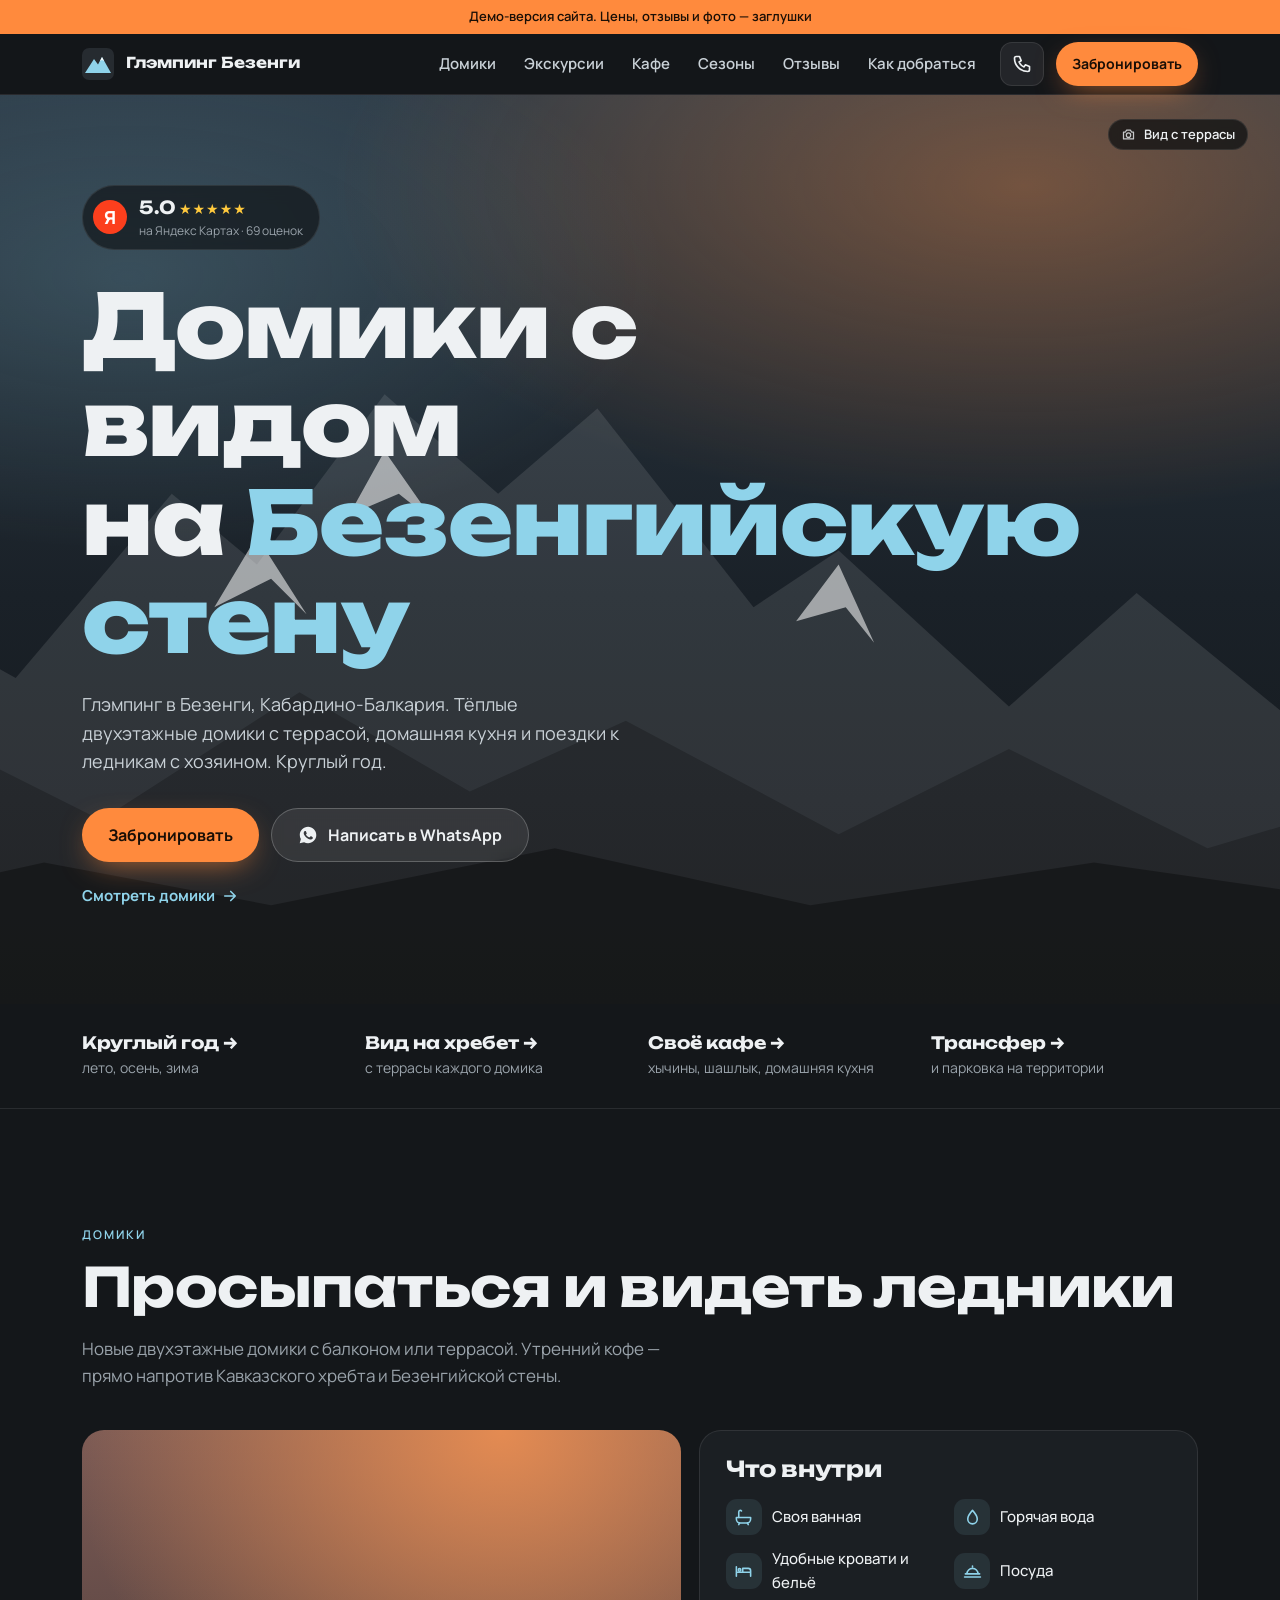
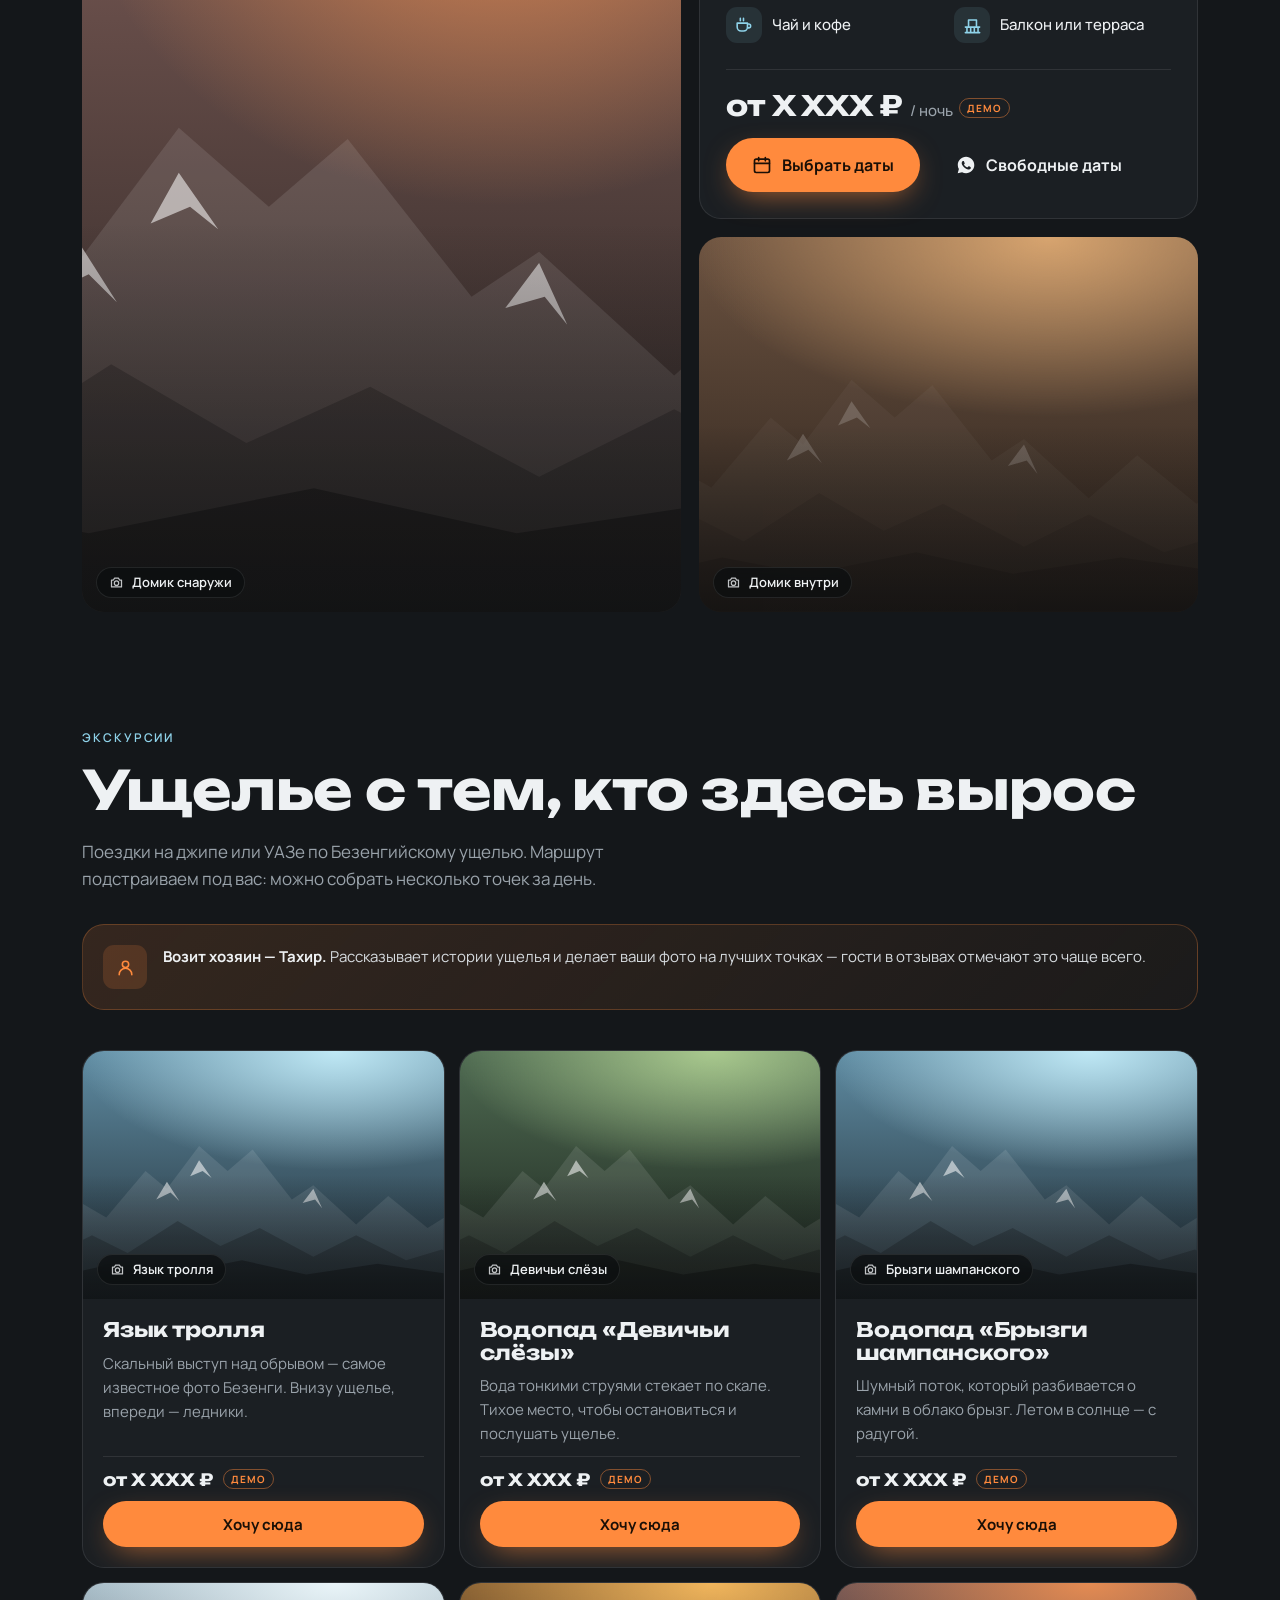
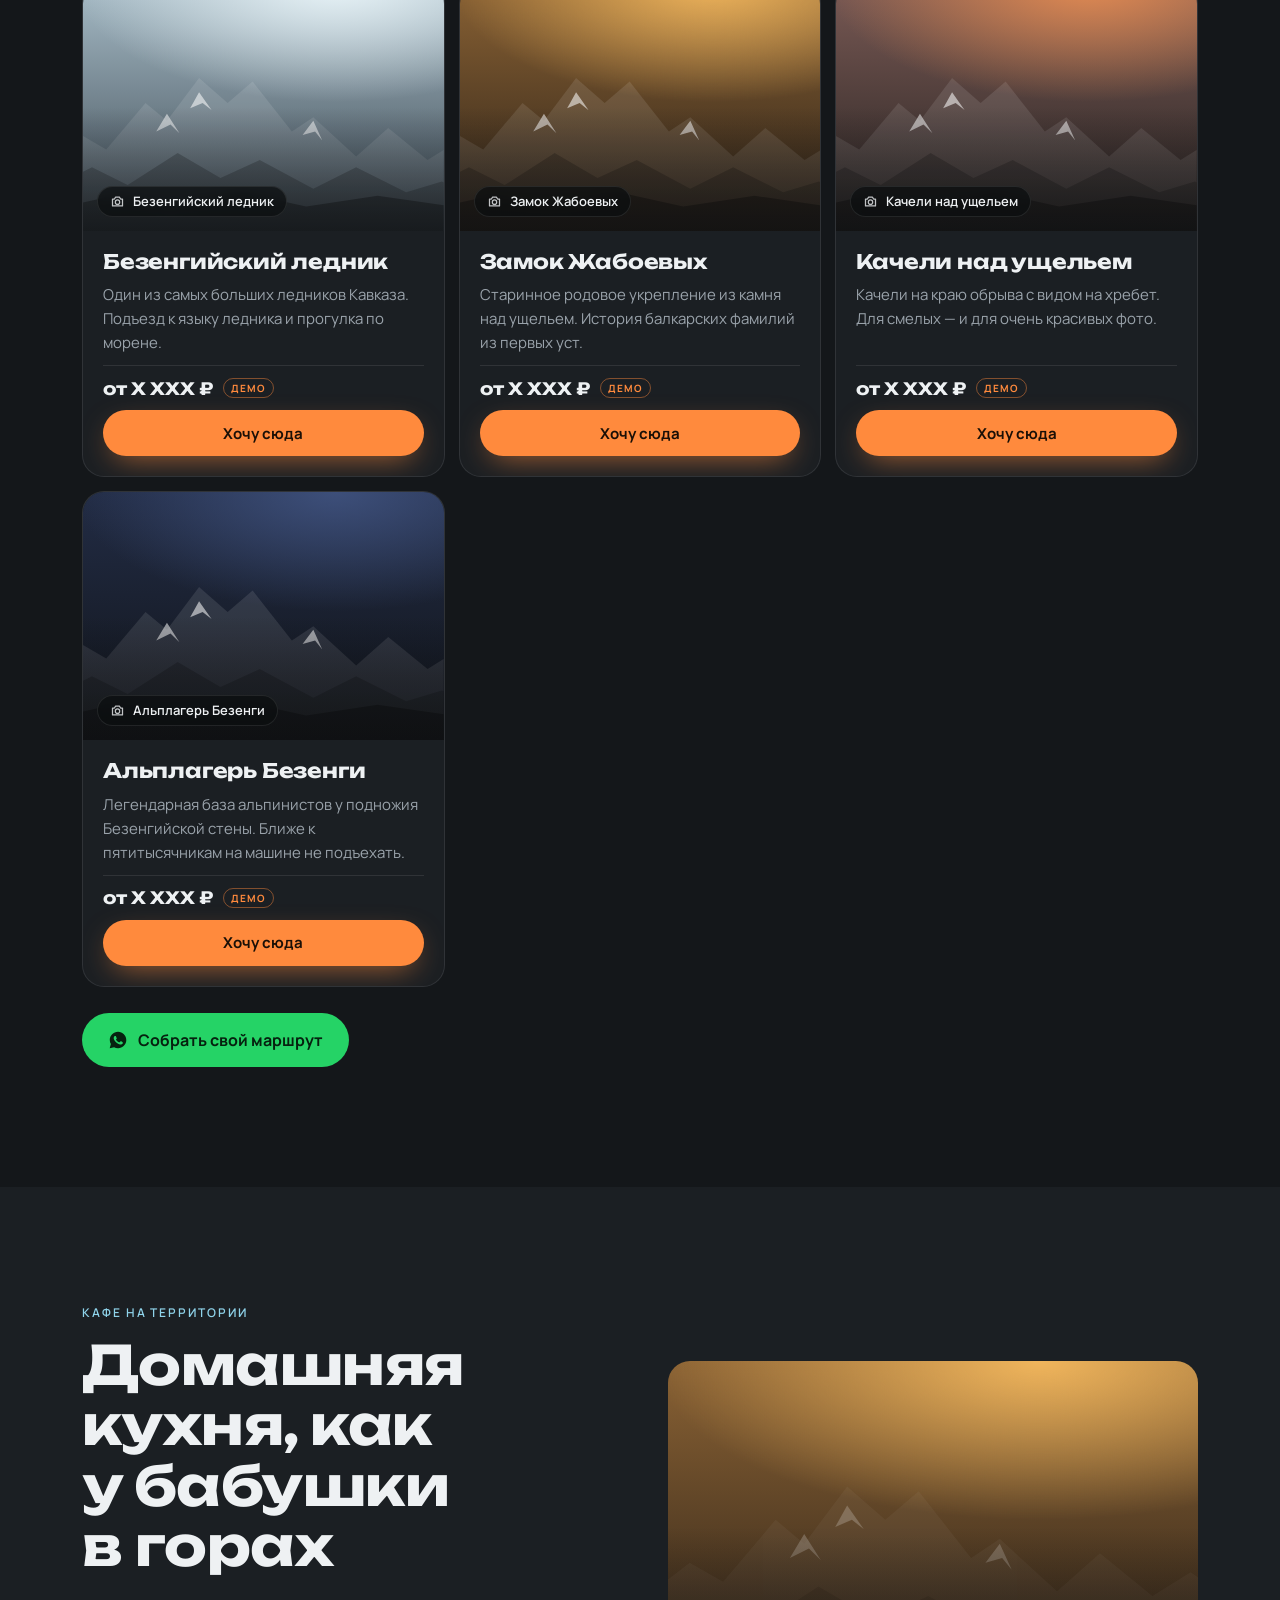
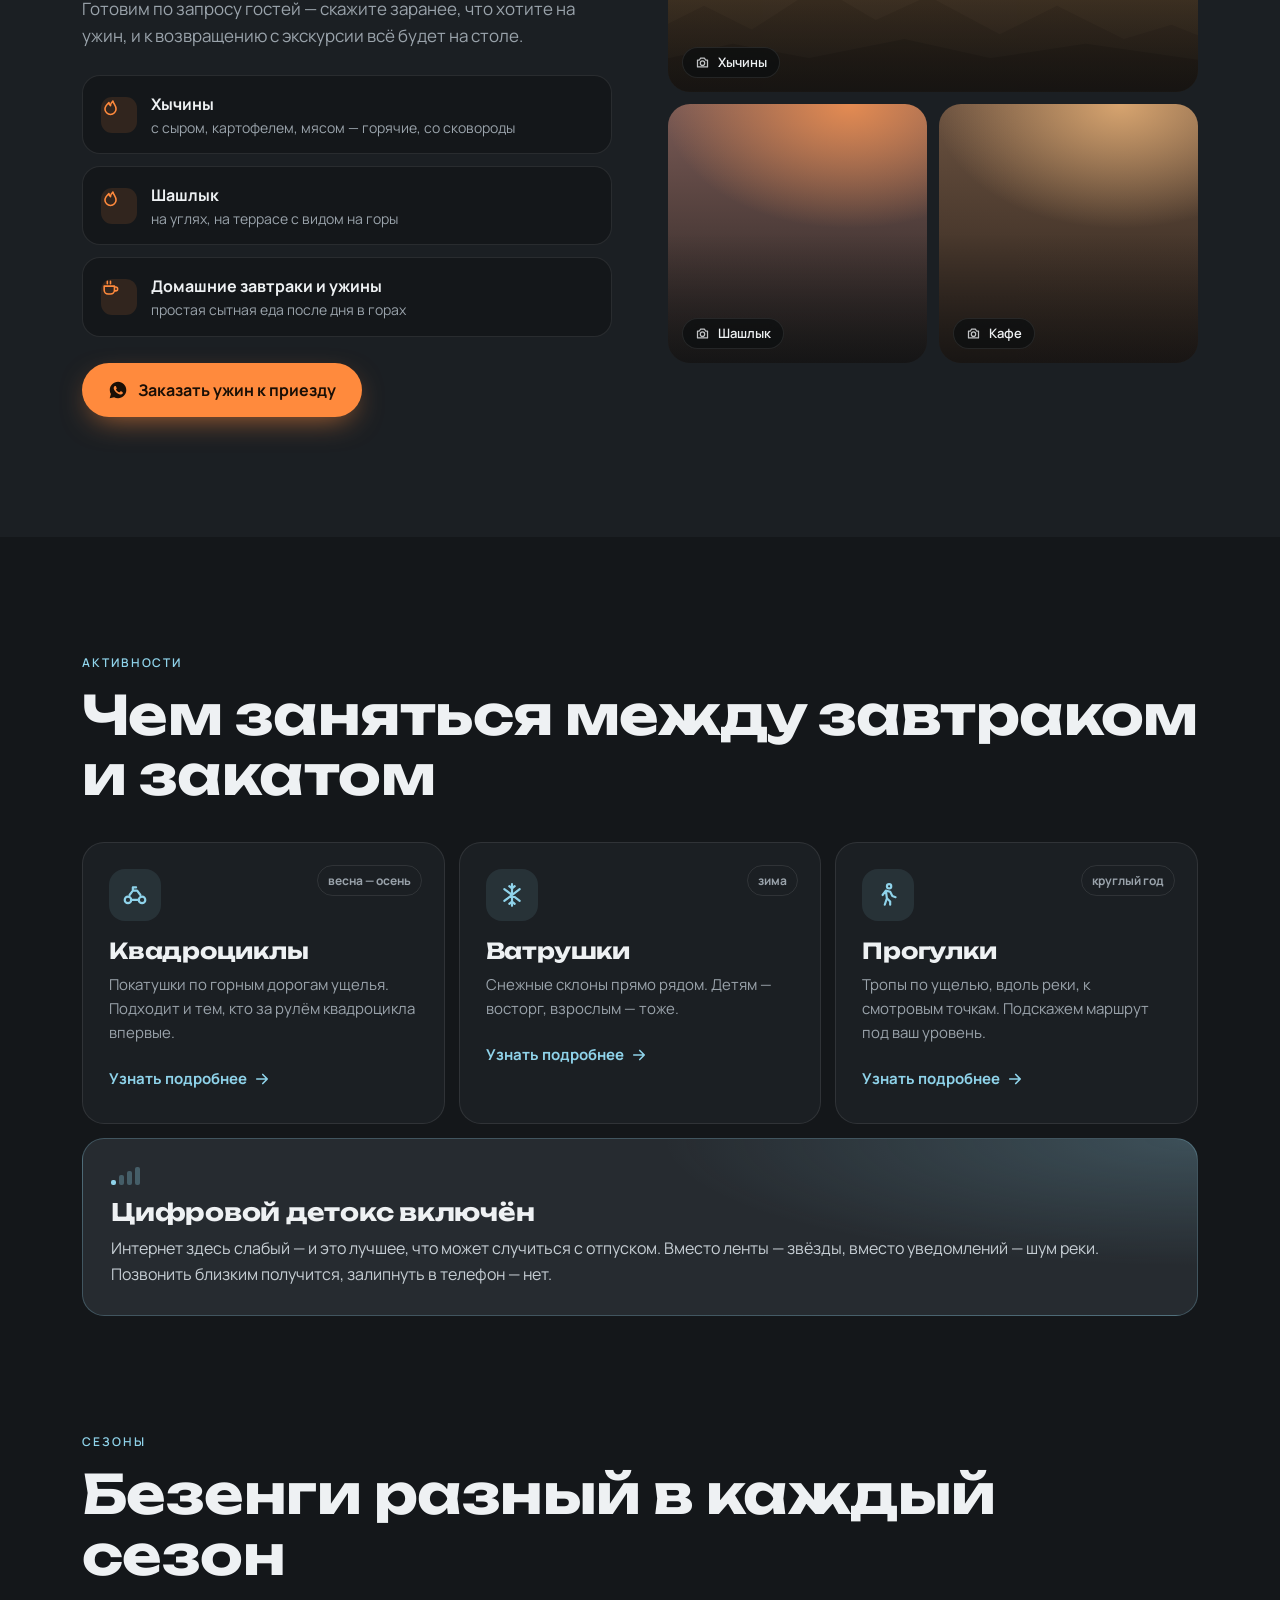
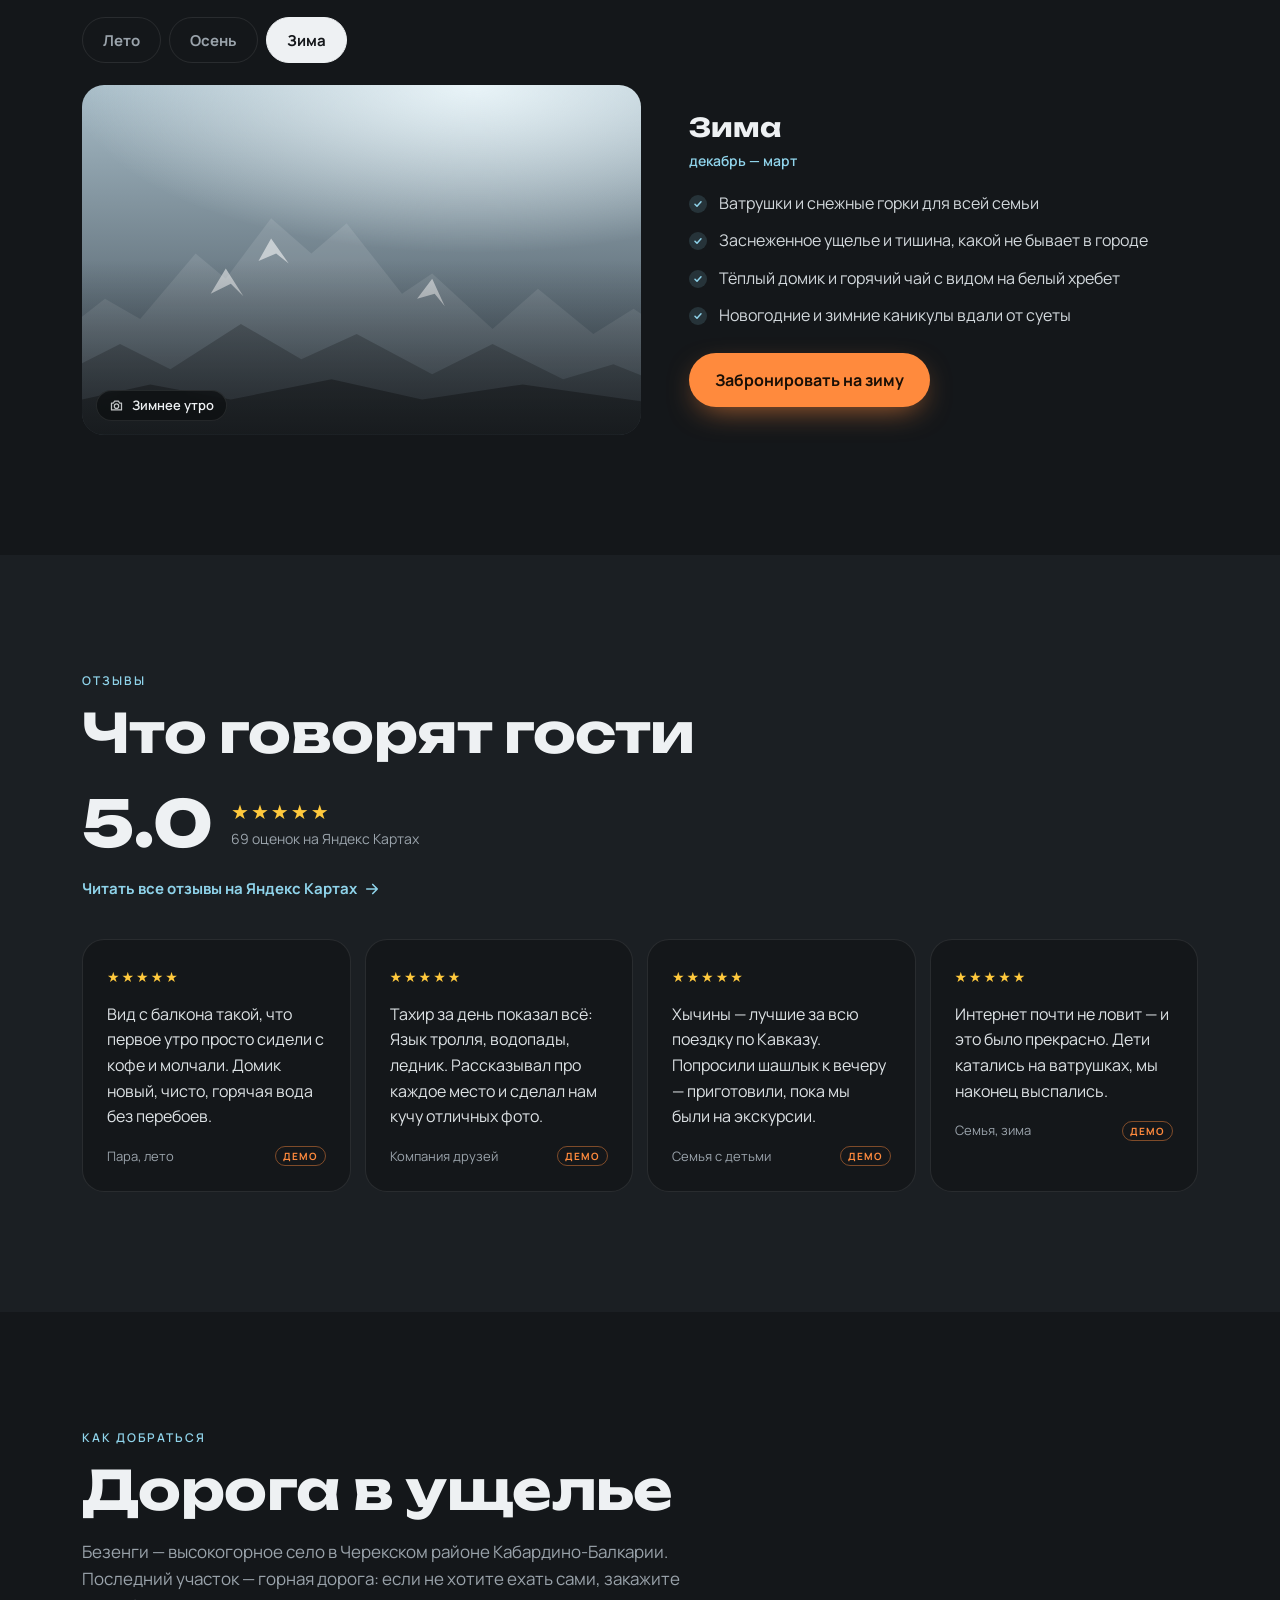
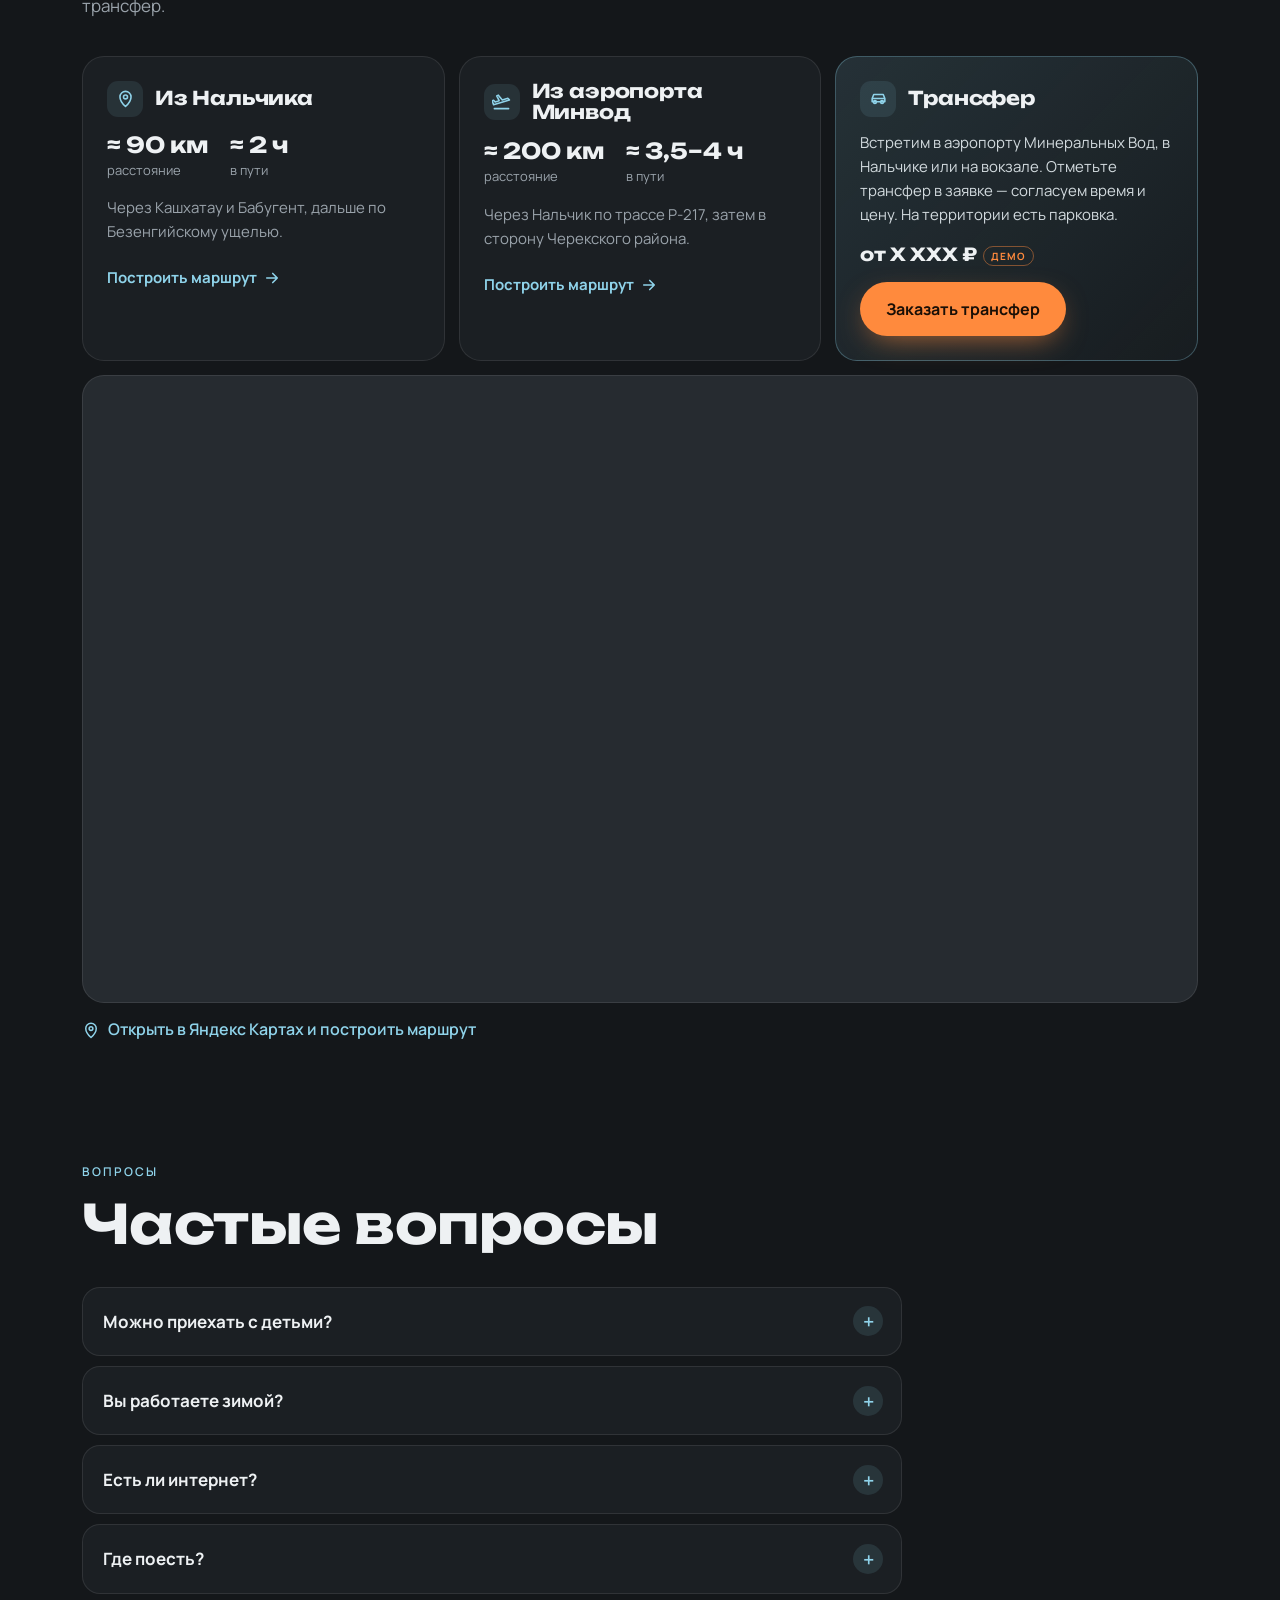
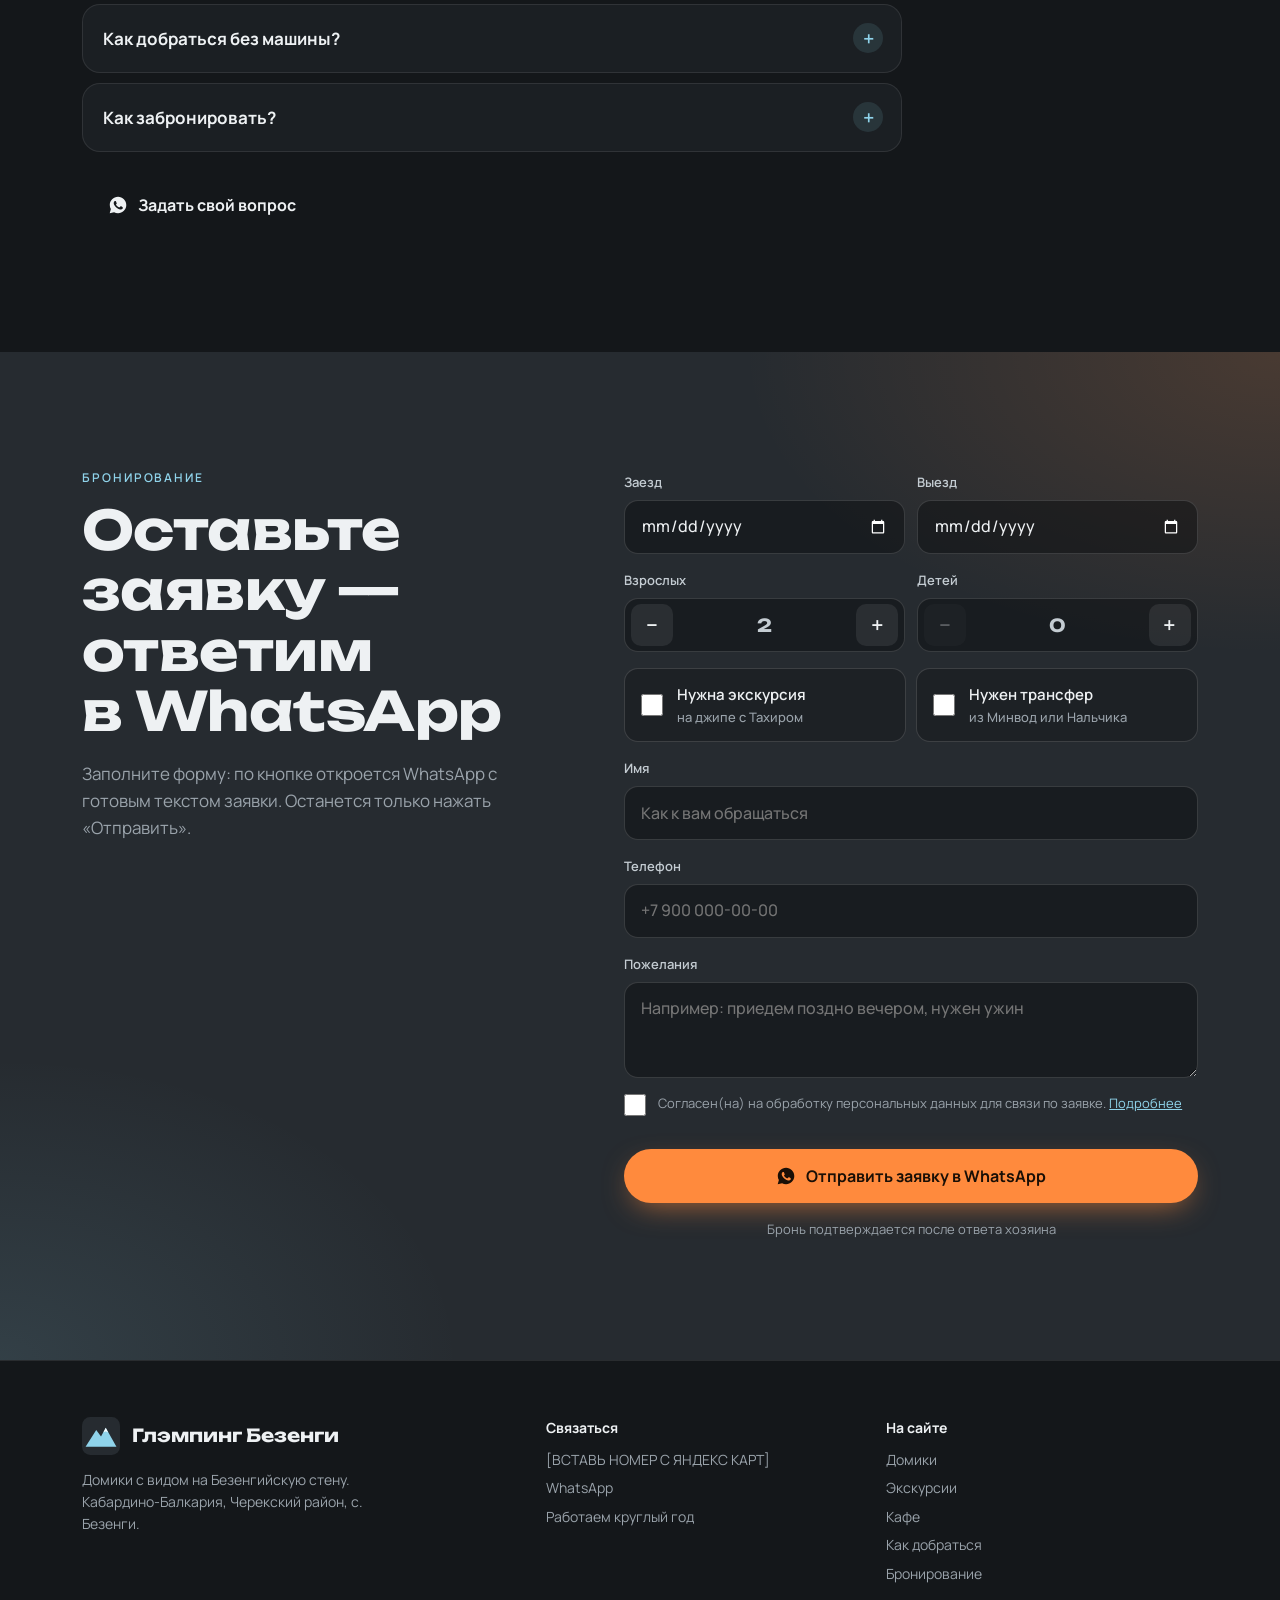
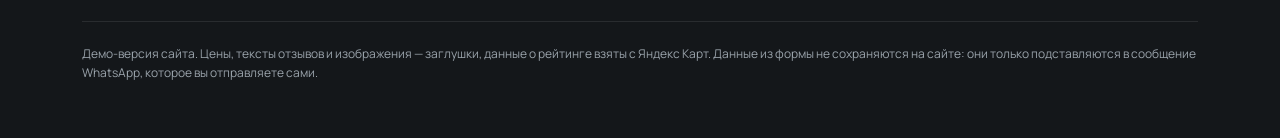
==== commit 89270d2b: "Bezengi demo: more actions, menu, FAQ, better booking form - Sticky nav with section links, call but" ====
--- a/bezengi/index.html
+++ b/bezengi/index.html
@@ -70,12 +70,57 @@
     }
 
     /* Demo bar */
+    .topbar { position: sticky; top: 0; z-index: 50; }
     .demo-bar {
-      position: sticky; top: 0; z-index: 50;
       background: var(--sunset); color: #1a0f06;
       font: 600 13px/1.35 var(--body); text-align: center;
       padding: 8px var(--gutter);
     }
+
+    /* Nav */
+    .nav { background: rgba(20,23,26,.82); backdrop-filter: blur(12px); -webkit-backdrop-filter: blur(12px); border-bottom: 1px solid var(--line); }
+    .nav .wrap { display: flex; align-items: center; gap: 12px; height: 60px; }
+    .nav .logo { font-size: 15px; margin-right: auto; }
+    .nav .logo svg { width: 32px; height: 32px; }
+    .nav-links { display: none; gap: 4px; }
+    .nav-links a, .menu a {
+      text-decoration: none; color: #c9d1d7; font-weight: 600; font-size: 15px;
+      padding: 10px 12px; border-radius: 10px;
+    }
+    .nav-links a:hover, .menu a:hover { color: var(--text); background: rgba(255,255,255,.07); }
+    .icon-btn {
+      width: 44px; height: 44px; border-radius: 12px; display: grid; place-items: center; flex: none;
+      background: rgba(255,255,255,.07); border: 1px solid var(--line); color: var(--text); cursor: pointer;
+    }
+    .icon-btn svg { width: 20px; height: 20px; }
+    .nav .btn { min-height: 44px; padding: 0 16px; font-size: 14px; display: none; }
+    .burger span { display: block; width: 18px; height: 2px; background: currentColor; border-radius: 2px; position: relative; transition: transform .2s; }
+    .burger span::before, .burger span::after { content: ""; position: absolute; left: 0; width: 18px; height: 2px; background: currentColor; border-radius: 2px; transition: transform .2s, top .2s; }
+    .burger span::before { top: -6px; } .burger span::after { top: 6px; }
+    .burger[aria-expanded="true"] span { background: transparent; }
+    .burger[aria-expanded="true"] span::before { top: 0; transform: rotate(45deg); }
+    .burger[aria-expanded="true"] span::after { top: 0; transform: rotate(-45deg); }
+    .menu {
+      display: grid; gap: 2px; padding: 8px var(--gutter) 18px;
+      background: rgba(20,23,26,.97); border-bottom: 1px solid var(--line);
+    }
+    .menu[hidden] { display: none; }
+    .menu a { padding: 14px 12px; font-size: 17px; }
+    .menu .btn { margin-top: 10px; }
+
+    /* Small buttons & links */
+    .btn-sm { min-height: 44px; padding: 0 18px; font-size: 14px; }
+    .btn-line { background: transparent; color: var(--text); border: 1px solid rgba(255,255,255,.22); }
+    .btn-line:hover { background: rgba(255,255,255,.07); }
+    .btn-wa { background: var(--wa); color: #06210f; }
+    .btn-wa:hover { filter: brightness(1.08); }
+    .more {
+      display: inline-flex; align-items: center; gap: 6px; margin-top: 16px;
+      color: var(--ice); font-weight: 700; font-size: 15px; text-decoration: none;
+      background: none; border: 0; padding: 6px 0; cursor: pointer; font-family: inherit;
+    }
+    .more:hover { text-decoration: underline; }
+    .btn-row { display: flex; flex-wrap: wrap; gap: 10px; margin-top: 26px; }
 
     /* Buttons */
     .btn {
@@ -124,9 +169,9 @@
 
     /* Hero */
     .hero {
-      position: relative; min-height: calc(100svh - 36px);
+      position: relative; min-height: calc(100svh - 96px);
       display: flex; align-items: flex-end;
-      padding: 120px 0 56px; overflow: hidden;
+      padding: 90px 0 56px; overflow: hidden;
       background:
         radial-gradient(90% 60% at 80% 10%, rgba(255,138,61,.35), transparent 60%),
         radial-gradient(70% 50% at 10% 20%, rgba(143,211,234,.18), transparent 60%),
@@ -205,7 +250,10 @@
     .tour-body { padding: 20px; display: flex; flex-direction: column; gap: 10px; flex: 1; }
     .tour h3 { font-size: 20px; font-weight: 700; }
     .tour p { color: var(--muted); font-size: 15px; flex: 1; }
-    .tour .meta { display: flex; justify-content: space-between; align-items: center; gap: 10px; padding-top: 12px; border-top: 1px solid var(--line); font-size: 14px; }
+    .tour .meta { flex-wrap: wrap; }
+    .tour .meta .btn { width: 100%; min-height: 46px; font-size: 15px; }
+    .tour .price-l { display: flex; align-items: center; gap: 4px; white-space: nowrap; }
+    .tour .meta { display: flex; flex-wrap: wrap; justify-content: space-between; align-items: center; gap: 12px; padding-top: 12px; border-top: 1px solid var(--line); font-size: 14px; }
     .tour .meta b { font: 700 17px/1 var(--head); }
     .swipe-hint { color: var(--muted); font-size: 13px; margin-top: 4px; }
 
@@ -308,7 +356,7 @@
     }
     form { margin-top: 32px; display: grid; gap: 16px; }
     .row2 { display: grid; grid-template-columns: 1fr 1fr; gap: 12px; }
-    label.f { display: grid; gap: 7px; font-size: 13px; font-weight: 600; color: #c4ccd2; min-width: 0; }
+    .f { display: grid; gap: 7px; font-size: 13px; font-weight: 600; color: #c4ccd2; min-width: 0; }
     .f input, .f select {
       width: 100%; min-width: 0; min-height: 54px; padding: 0 16px; border-radius: 14px;
       border: 1px solid rgba(255,255,255,.14); background: rgba(10,12,14,.45);
@@ -322,6 +370,7 @@
     .f input:focus, .f select:focus { outline: 2px solid var(--ice); outline-offset: 1px; border-color: transparent; }
     .f input[aria-invalid="true"] { border-color: #ff6b6b; }
     .toggles { display: grid; gap: 10px; }
+    .f[hidden] { display: none; }
     .toggle {
       display: flex; align-items: center; gap: 14px; padding: 14px 16px; min-height: 58px;
       border-radius: 14px; border: 1px solid rgba(255,255,255,.14); background: rgba(10,12,14,.3);
@@ -336,8 +385,75 @@
     form .btn { width: 100%; }
     .form-note { color: var(--muted); font-size: 13px; text-align: center; }
 
+    /* FAQ */
+    .faq { margin-top: 32px; display: grid; gap: 10px; max-width: 820px; }
+    .faq details { border: 1px solid var(--line); border-radius: 18px; background: var(--graphite-2); }
+    .faq summary {
+      list-style: none; cursor: pointer; padding: 20px 56px 20px 20px; position: relative;
+      font-weight: 700; font-size: 17px;
+    }
+    .faq summary::-webkit-details-marker { display: none; }
+    .faq summary::after {
+      content: "+"; position: absolute; right: 18px; top: 50%; transform: translateY(-50%);
+      width: 30px; height: 30px; border-radius: 50%; display: grid; place-items: center;
+      background: rgba(143,211,234,.12); color: var(--ice); font-size: 20px; font-weight: 600; transition: transform .2s;
+    }
+    .faq details[open] summary::after { transform: translateY(-50%) rotate(45deg); }
+    .faq details p { padding: 0 20px 20px; color: var(--muted); }
+
+    /* Stepper, textarea, chosen tour */
+    .stepper { display: flex; align-items: center; justify-content: space-between; min-height: 54px; border-radius: 14px; border: 1px solid rgba(255,255,255,.14); background: rgba(10,12,14,.45); padding: 0 6px; }
+    .stepper button {
+      width: 42px; height: 42px; border-radius: 10px; border: 0; cursor: pointer;
+      background: rgba(255,255,255,.08); color: var(--text); font: 600 22px/1 var(--body);
+    }
+    .stepper button:disabled { opacity: .3; cursor: default; }
+    .stepper output { font: 700 18px/1 var(--head); min-width: 30px; text-align: center; }
+    .f textarea {
+      width: 100%; min-height: 96px; padding: 14px 16px; border-radius: 14px; resize: vertical;
+      border: 1px solid rgba(255,255,255,.14); background: rgba(10,12,14,.45);
+      color: var(--text); font: 500 16px/1.4 var(--body);
+    }
+    .f textarea:focus { outline: 2px solid var(--ice); outline-offset: 1px; border-color: transparent; }
+    .chips { display: flex; flex-wrap: wrap; gap: 8px; }
+    .chips button {
+      min-height: 40px; padding: 0 14px; border-radius: 99px; cursor: pointer;
+      border: 1px solid rgba(255,255,255,.16); background: transparent; color: #c4ccd2;
+      font: 600 14px/1 var(--body);
+    }
+    .chips button[aria-pressed="true"] { background: var(--ice); color: #0b2430; border-color: var(--ice); }
+    .flash { animation: flash 1.2s ease; }
+    @keyframes flash { 0%, 100% { box-shadow: none; } 30% { box-shadow: 0 0 0 3px var(--sunset); } }
+
+    /* Mobile bottom bar */
+    .bottombar {
+      position: fixed; left: 0; right: 0; bottom: 0; z-index: 60;
+      display: grid; grid-template-columns: 1fr 1fr 1.4fr; gap: 8px;
+      padding: 10px 12px calc(10px + env(safe-area-inset-bottom));
+      background: rgba(20,23,26,.92); backdrop-filter: blur(12px); -webkit-backdrop-filter: blur(12px);
+      border-top: 1px solid var(--line);
+      transition: transform .25s ease;
+    }
+    .bottombar.hide { transform: translateY(110%); }
+    .bottombar a {
+      display: flex; flex-direction: column; align-items: center; justify-content: center; gap: 3px;
+      min-height: 52px; border-radius: 14px; text-decoration: none; font: 700 12px/1 var(--body);
+      background: rgba(255,255,255,.07); color: var(--text);
+    }
+    .bottombar a svg { width: 20px; height: 20px; }
+    .bottombar a.wa { color: var(--wa); }
+    .bottombar a.book { background: var(--sunset); color: #1a0f06; font-size: 15px; flex-direction: row; }
+    .to-top {
+      position: fixed; right: 24px; bottom: 24px; z-index: 55; display: none;
+      width: 48px; height: 48px; border-radius: 50%; border: 1px solid var(--line); cursor: pointer;
+      background: var(--stone); color: var(--text); place-items: center;
+      opacity: 0; pointer-events: none; transition: opacity .2s;
+    }
+    .to-top.show { opacity: 1; pointer-events: auto; }
+    .to-top svg { width: 20px; height: 20px; }
+
     /* Footer */
-    footer { padding: 56px 0 120px; border-top: 1px solid var(--line); color: var(--muted); font-size: 14px; }
+    footer { padding: 56px 0 130px; border-top: 1px solid var(--line); color: var(--muted); font-size: 14px; }
     .foot-grid { display: grid; gap: 28px; }
     .logo { display: flex; align-items: center; gap: 12px; color: var(--text); font: 700 18px/1.1 var(--head); text-decoration: none; }
     .logo svg { width: 38px; height: 38px; }
@@ -347,16 +463,6 @@
     footer a:hover { color: var(--text); }
     .fineprint { margin-top: 36px; padding-top: 22px; border-top: 1px solid var(--line); font-size: 12px; line-height: 1.6; }
 
-    /* Floating WhatsApp */
-    .fab {
-      position: fixed; right: 16px; bottom: calc(16px + env(safe-area-inset-bottom)); z-index: 60;
-      width: 60px; height: 60px; border-radius: 50%; background: var(--wa); color: #fff;
-      display: grid; place-items: center; box-shadow: 0 10px 30px -6px rgba(37,211,102,.6);
-      transition: transform .2s ease, opacity .2s ease;
-    }
-    .fab svg { width: 30px; height: 30px; }
-    .fab.hide { transform: scale(.6); opacity: 0; pointer-events: none; }
-
     /* Reveal */
     .rv { opacity: 0; transform: translateY(18px); transition: opacity .6s ease, transform .6s ease; }
     .rv.in { opacity: 1; transform: none; }
@@ -368,6 +474,7 @@
     /* ≥ 640 */
     @media (min-width: 640px) {
       :root { --gutter: 32px; }
+      .nav .btn { display: inline-flex; }
       .hero-cta { flex-direction: row; }
       .facts ul { grid-template-columns: repeat(4, 1fr); }
       .tours { grid-auto-columns: 46%; }
@@ -398,7 +505,11 @@
       .booking-grid { display: grid; grid-template-columns: 1fr 1.2fr; gap: 64px; align-items: start; }
       .booking-grid form { margin-top: 0; }
       .foot-grid { grid-template-columns: 1.4fr 1fr 1fr; }
-      .fab { display: none; }
+      .bottombar { display: none; }
+      .to-top { display: grid; }
+      .nav-links { display: flex; }
+      .nav .btn { display: inline-flex; }
+      .burger, .menu { display: none !important; }
       footer { padding-bottom: 56px; }
     }
   </style>
@@ -431,11 +542,30 @@
     <symbol id="i-plane" viewBox="0 0 24 24" fill="none" stroke="currentColor" stroke-width="2" stroke-linecap="round" stroke-linejoin="round"><path d="M2 16l20-6-2-2-7 2-5-6-2 1 3 6-5 1.5-2-2-2 .5z"/><path d="M3 21h18"/></symbol>
     <symbol id="i-fire" viewBox="0 0 24 24" fill="none" stroke="currentColor" stroke-width="2" stroke-linecap="round" stroke-linejoin="round"><path d="M12 22a7 7 0 0 0 7-7c0-4-3-6-4-10-2 2-3 4-3 6-1-1-2-2-2-4-3 3-5 5-5 8a7 7 0 0 0 7 7z"/></symbol>
     <symbol id="i-car" viewBox="0 0 24 24" fill="none" stroke="currentColor" stroke-width="2" stroke-linecap="round" stroke-linejoin="round"><path d="M4 16v-4l2-5h12l2 5v4zM4 12h16"/><circle cx="7.5" cy="16.5" r="1.8"/><circle cx="16.5" cy="16.5" r="1.8"/></symbol>
+    <symbol id="i-phone" viewBox="0 0 24 24" fill="none" stroke="currentColor" stroke-width="2" stroke-linecap="round" stroke-linejoin="round"><path d="M5 3h4l2 5-2.5 1.5a11 11 0 0 0 6 6L16 13l5 2v4a2 2 0 0 1-2 2A16 16 0 0 1 3 5a2 2 0 0 1 2-2z"/></symbol>
+    <symbol id="i-arrow" viewBox="0 0 24 24" fill="none" stroke="currentColor" stroke-width="2.2" stroke-linecap="round" stroke-linejoin="round"><path d="M5 12h14m-6-6 6 6-6 6"/></symbol>
+    <symbol id="i-up" viewBox="0 0 24 24" fill="none" stroke="currentColor" stroke-width="2.2" stroke-linecap="round" stroke-linejoin="round"><path d="M12 19V5m-6 6 6-6 6 6"/></symbol>
+    <symbol id="i-cal" viewBox="0 0 24 24" fill="none" stroke="currentColor" stroke-width="2" stroke-linecap="round" stroke-linejoin="round"><rect x="3" y="5" width="18" height="16" rx="2"/><path d="M3 10h18M8 3v4m8-4v4"/></symbol>
     <symbol id="i-user" viewBox="0 0 24 24" fill="none" stroke="currentColor" stroke-width="2" stroke-linecap="round" stroke-linejoin="round"><circle cx="12" cy="8" r="4"/><path d="M4 21a8 8 0 0 1 16 0"/></symbol>
   </defs>
 </svg>
 
-<div class="demo-bar" role="note">Демо-версия сайта. Цены, отзывы и фото — заглушки</div>
+<div class="topbar">
+  <div class="demo-bar" role="note">Демо-версия сайта. Цены, отзывы и фото — заглушки</div>
+  <nav class="nav" aria-label="Меню">
+    <div class="wrap">
+      <a class="logo" href="#top"><svg viewBox="0 0 64 64" aria-hidden="true"><rect width="64" height="64" rx="14" fill="#262b30"/><path d="M6 50 24 22l8 11 8-15 18 32z" fill="#8fd3ea"/><path d="m36 26 4-8 4 8-4-2z" fill="#fff"/></svg>Глэмпинг Безенги</a>
+      <div class="nav-links"><a href="#houses">Домики</a><a href="#tours">Экскурсии</a><a href="#cafe">Кафе</a><a href="#seasons">Сезоны</a><a href="#reviews">Отзывы</a><a href="#route">Как добраться</a></div>
+      <a class="icon-btn js-tel" href="#" aria-label="Позвонить"><svg><use href="#i-phone"/></svg></a>
+      <a class="btn btn-primary" href="#booking">Забронировать</a>
+      <button class="icon-btn burger" type="button" aria-expanded="false" aria-controls="menu" aria-label="Открыть меню"><span></span></button>
+    </div>
+  </nav>
+  <div class="menu" id="menu" hidden>
+    <a href="#houses">Домики</a><a href="#tours">Экскурсии</a><a href="#cafe">Кафе</a><a href="#seasons">Сезоны</a><a href="#reviews">Отзывы</a><a href="#route">Как добраться</a><a href="#faq">Вопросы</a>
+    <a class="btn btn-wa js-wa" href="#" data-msg="Здравствуйте! Пишу с сайта глэмпинга в Безенги."><svg><use href="#i-wa"/></svg>Написать в WhatsApp</a>
+  </div>
+</div>
 
 <!-- 1. HERO -->
 <header class="hero" id="top">
@@ -458,16 +588,17 @@
         <svg><use href="#i-wa"/></svg>Написать в WhatsApp
       </a>
     </div>
+    <a class="more" href="#houses">Смотреть домики <svg width="18" height="18"><use href="#i-arrow"/></svg></a>
   </div>
 </header>
 
 <div class="facts">
   <div class="wrap">
     <ul>
-      <li><b>Круглый год</b>лето, осень, зима</li>
-      <li><b>Вид на хребет</b>с террасы каждого домика</li>
-      <li><b>Своё кафе</b>хычины, шашлык, домашняя кухня</li>
-      <li><b>Трансфер</b>и парковка на территории</li>
+      <li><a href="#seasons" style="text-decoration:none"><b>Круглый год →</b>лето, осень, зима</a></li>
+      <li><a href="#houses" style="text-decoration:none"><b>Вид на хребет →</b>с террасы каждого домика</a></li>
+      <li><a href="#cafe" style="text-decoration:none"><b>Своё кафе →</b>хычины, шашлык, домашняя кухня</a></li>
+      <li><a href="#route" style="text-decoration:none"><b>Трансфер →</b>и парковка на территории</a></li>
     </ul>
   </div>
 </div>
@@ -499,7 +630,10 @@
         </ul>
         <div class="price-row">
           <div class="price">от X XXX ₽ <small>/ ночь</small><span class="demo-tag">демо</span></div>
-          <a class="btn btn-primary" href="#booking" style="min-height:48px">Выбрать даты</a>
+        </div>
+        <div class="btn-row" style="margin-top:18px">
+          <a class="btn btn-primary btn-sm js-book" href="#booking"><svg><use href="#i-cal"/></svg>Выбрать даты</a>
+          <a class="btn btn-line btn-sm js-wa" href="#" data-msg="Здравствуйте! Подскажите, какие даты свободны в домиках?"><svg><use href="#i-wa"/></svg>Свободные даты</a>
         </div>
       </div>
 
@@ -529,7 +663,7 @@
         <div class="tour-body">
           <h3>Язык тролля</h3>
           <p>Скальный выступ над обрывом — самое известное фото Безенги. Внизу ущелье, впереди — ледники.</p>
-          <div class="meta"><b>от X XXX ₽</b><span class="demo-tag">демо</span></div>
+          <div class="meta"><span class="price-l"><b>от X XXX ₽</b><span class="demo-tag">демо</span></span><a class="btn btn-primary js-book" href="#booking" data-tour="Язык тролля">Хочу сюда</a></div>
         </div>
       </article>
       <article class="tour">
@@ -537,7 +671,7 @@
         <div class="tour-body">
           <h3>Водопад «Девичьи слёзы»</h3>
           <p>Вода тонкими струями стекает по скале. Тихое место, чтобы остановиться и послушать ущелье.</p>
-          <div class="meta"><b>от X XXX ₽</b><span class="demo-tag">демо</span></div>
+          <div class="meta"><span class="price-l"><b>от X XXX ₽</b><span class="demo-tag">демо</span></span><a class="btn btn-primary js-book" href="#booking" data-tour="Девичьи слёзы">Хочу сюда</a></div>
         </div>
       </article>
       <article class="tour">
@@ -545,7 +679,7 @@
         <div class="tour-body">
           <h3>Водопад «Брызги шампанского»</h3>
           <p>Шумный поток, который разбивается о камни в облако брызг. Летом в солнце — с радугой.</p>
-          <div class="meta"><b>от X XXX ₽</b><span class="demo-tag">демо</span></div>
+          <div class="meta"><span class="price-l"><b>от X XXX ₽</b><span class="demo-tag">демо</span></span><a class="btn btn-primary js-book" href="#booking" data-tour="Брызги шампанского">Хочу сюда</a></div>
         </div>
       </article>
       <article class="tour">
@@ -553,7 +687,7 @@
         <div class="tour-body">
           <h3>Безенгийский ледник</h3>
           <p>Один из самых больших ледников Кавказа. Подъезд к языку ледника и прогулка по морене.</p>
-          <div class="meta"><b>от X XXX ₽</b><span class="demo-tag">демо</span></div>
+          <div class="meta"><span class="price-l"><b>от X XXX ₽</b><span class="demo-tag">демо</span></span><a class="btn btn-primary js-book" href="#booking" data-tour="Безенгийский ледник">Хочу сюда</a></div>
         </div>
       </article>
       <article class="tour">
@@ -561,7 +695,7 @@
         <div class="tour-body">
           <h3>Замок Жабоевых</h3>
           <p>Старинное родовое укрепление из камня над ущельем. История балкарских фамилий из первых уст.</p>
-          <div class="meta"><b>от X XXX ₽</b><span class="demo-tag">демо</span></div>
+          <div class="meta"><span class="price-l"><b>от X XXX ₽</b><span class="demo-tag">демо</span></span><a class="btn btn-primary js-book" href="#booking" data-tour="Замок Жабоевых">Хочу сюда</a></div>
         </div>
       </article>
       <article class="tour">
@@ -569,7 +703,7 @@
         <div class="tour-body">
           <h3>Качели над ущельем</h3>
           <p>Качели на краю обрыва с видом на хребет. Для смелых — и для очень красивых фото.</p>
-          <div class="meta"><b>от X XXX ₽</b><span class="demo-tag">демо</span></div>
+          <div class="meta"><span class="price-l"><b>от X XXX ₽</b><span class="demo-tag">демо</span></span><a class="btn btn-primary js-book" href="#booking" data-tour="Качели над ущельем">Хочу сюда</a></div>
         </div>
       </article>
       <article class="tour">
@@ -577,11 +711,14 @@
         <div class="tour-body">
           <h3>Альплагерь Безенги</h3>
           <p>Легендарная база альпинистов у подножия Безенгийской стены. Ближе к пятитысячникам на машине не подъехать.</p>
-          <div class="meta"><b>от X XXX ₽</b><span class="demo-tag">демо</span></div>
+          <div class="meta"><span class="price-l"><b>от X XXX ₽</b><span class="demo-tag">демо</span></span><a class="btn btn-primary js-book" href="#booking" data-tour="Альплагерь Безенги">Хочу сюда</a></div>
         </div>
       </article>
     </div>
     <p class="swipe-hint">← листайте карточки →</p>
+    <div class="btn-row">
+      <a class="btn btn-wa js-wa" href="#" data-msg="Здравствуйте! Хотим экскурсию по Безенгийскому ущелью на несколько точек. Поможете собрать маршрут?"><svg><use href="#i-wa"/></svg>Собрать свой маршрут</a>
+    </div>
   </div>
 </section>
 
@@ -597,6 +734,9 @@
         <li class="rv"><span class="ico"><svg><use href="#i-fire"/></svg></span><div><b>Шашлык</b><span>на углях, на террасе с видом на горы</span></div></li>
         <li class="rv"><span class="ico"><svg><use href="#i-cup"/></svg></span><div><b>Домашние завтраки и ужины</b><span>простая сытная еда после дня в горах</span></div></li>
       </ul>
+      <div class="btn-row">
+        <a class="btn btn-primary js-wa" href="#" data-msg="Здравствуйте! Хотим заказать ужин к приезду. Что можно приготовить?"><svg><use href="#i-wa"/></svg>Заказать ужин к приезду</a>
+      </div>
     </div>
     <div class="cafe-photos">
       <div class="ph gold rv"><svg class="mtn" aria-hidden="true" style="opacity:.4"><use href="#mtn"/></svg><span class="cap"><svg><use href="#i-cam"/></svg>Хычины</span></div>
@@ -617,18 +757,21 @@
         <span class="ico"><svg><use href="#i-quad"/></svg></span>
         <h3>Квадроциклы</h3>
         <p>Покатушки по горным дорогам ущелья. Подходит и тем, кто за рулём квадроцикла впервые.</p>
+        <a class="more js-wa" href="#" data-msg="Здравствуйте! Интересуют квадроциклы — сколько стоит и как долго катаемся?">Узнать подробнее <svg width="18" height="18"><use href="#i-arrow"/></svg></a>
       </div>
       <div class="act rv">
         <span class="season">зима</span>
         <span class="ico"><svg><use href="#i-snow"/></svg></span>
         <h3>Ватрушки</h3>
         <p>Снежные склоны прямо рядом. Детям — восторг, взрослым — тоже.</p>
+        <a class="more js-wa" href="#" data-msg="Здравствуйте! Хотим покататься на ватрушках. Когда лучше приехать?">Узнать подробнее <svg width="18" height="18"><use href="#i-arrow"/></svg></a>
       </div>
       <div class="act rv">
         <span class="season">круглый год</span>
         <span class="ico"><svg><use href="#i-walk"/></svg></span>
         <h3>Прогулки</h3>
         <p>Тропы по ущелью, вдоль реки, к смотровым точкам. Подскажем маршрут под ваш уровень.</p>
+        <a class="more js-wa" href="#" data-msg="Здравствуйте! Подскажите пешие маршруты рядом с глэмпингом.">Узнать подробнее <svg width="18" height="18"><use href="#i-arrow"/></svg></a>
       </div>
     </div>
     <div class="detox rv">
@@ -661,6 +804,7 @@
           <li>Квадроциклы и долгие прогулки по зелёным склонам</li>
           <li>Шашлык на террасе до поздних сумерек</li>
         </ul>
+        <a class="btn btn-primary btn-sm js-book" href="#booking" data-note="Хотим приехать летом" style="margin-top:24px">Забронировать на лето</a>
       </div>
     </div>
     <div class="season-panel" role="tabpanel" id="p-autumn" aria-labelledby="t-autumn" hidden>
@@ -674,6 +818,7 @@
           <li>Меньше туристов на Языке тролля и качелях</li>
           <li>Горячие хычины после прохладного дня</li>
         </ul>
+        <a class="btn btn-primary btn-sm js-book" href="#booking" data-note="Хотим приехать осенью" style="margin-top:24px">Забронировать на осень</a>
       </div>
     </div>
     <div class="season-panel" role="tabpanel" id="p-winter" aria-labelledby="t-winter" hidden>
@@ -687,6 +832,7 @@
           <li>Тёплый домик и горячий чай с видом на белый хребет</li>
           <li>Новогодние и зимние каникулы вдали от суеты</li>
         </ul>
+        <a class="btn btn-primary btn-sm js-book" href="#booking" data-note="Хотим приехать зимой" style="margin-top:24px">Забронировать на зиму</a>
       </div>
     </div>
   </div>
@@ -701,6 +847,7 @@
       <b>5.0</b>
       <div><span class="stars">★★★★★</span><small>69 оценок на Яндекс Картах</small></div>
     </div>
+    <a class="more" href="https://yandex.ru/maps/?text=%D0%93%D0%BB%D1%8D%D0%BC%D0%BF%D0%B8%D0%BD%D0%B3%20%D0%91%D0%B5%D0%B7%D0%B5%D0%BD%D0%B3%D0%B8" target="_blank" rel="noopener">Читать все отзывы на Яндекс Картах <svg width="18" height="18"><use href="#i-arrow"/></svg></a>
     <div class="rev-grid">
       <div class="rev rv"><span class="stars">★★★★★</span><p>Вид с балкона такой, что первое утро просто сидели с кофе и молчали. Домик новый, чисто, горячая вода без перебоев.</p><div class="who"><span>Пара, лето</span><span class="demo-tag">демо</span></div></div>
       <div class="rev rv"><span class="stars">★★★★★</span><p>Тахир за день показал всё: Язык тролля, водопады, ледник. Рассказывал про каждое место и сделал нам кучу отличных фото.</p><div class="who"><span>Компания друзей</span><span class="demo-tag">демо</span></div></div>
@@ -715,23 +862,25 @@
   <div class="wrap">
     <span class="eyebrow">Как добраться</span>
     <h2 class="h2 rv">Дорога в&nbsp;ущелье</h2>
-    <p class="lead rv">Безенги — высокогорное село в Черекском районе Кабардино-Балкарии. Последний участок — горная дорога, подходит и обычный легковой автомобиль.</p>
+    <p class="lead rv">Безенги — высокогорное село в Черекском районе Кабардино-Балкарии. Последний участок — горная дорога: если не хотите ехать сами, закажите трансфер.</p>
 
     <div class="routes">
       <div class="route rv">
         <div class="from"><span class="ico"><svg><use href="#i-pin"/></svg></span><h3>Из Нальчика</h3></div>
         <div class="km"><div><b>≈ 90 км</b><span>расстояние</span></div><div><b>≈ 2 ч</b><span>в пути</span></div></div>
         <p>Через Кашхатау и Бабугент, дальше по Безенгийскому ущелью.</p>
+        <a class="more" href="https://yandex.ru/maps/?rtext=%D0%9D%D0%B0%D0%BB%D1%8C%D1%87%D0%B8%D0%BA~%D0%91%D0%B5%D0%B7%D0%B5%D0%BD%D0%B3%D0%B8%2C%20%D0%9A%D0%B0%D0%B1%D0%B0%D1%80%D0%B4%D0%B8%D0%BD%D0%BE-%D0%91%D0%B0%D0%BB%D0%BA%D0%B0%D1%80%D0%B8%D1%8F&rtt=auto" target="_blank" rel="noopener">Построить маршрут <svg width="18" height="18"><use href="#i-arrow"/></svg></a>
       </div>
       <div class="route rv">
         <div class="from"><span class="ico"><svg><use href="#i-plane"/></svg></span><h3>Из аэропорта Минвод</h3></div>
         <div class="km"><div><b>≈ 200 км</b><span>расстояние</span></div><div><b>≈ 3,5–4 ч</b><span>в пути</span></div></div>
         <p>Через Нальчик по трассе Р-217, затем в сторону Черекского района.</p>
+        <a class="more" href="https://yandex.ru/maps/?rtext=%D0%90%D1%8D%D1%80%D0%BE%D0%BF%D0%BE%D1%80%D1%82%20%D0%9C%D0%B8%D0%BD%D0%B5%D1%80%D0%B0%D0%BB%D1%8C%D0%BD%D1%8B%D0%B5%20%D0%92%D0%BE%D0%B4%D1%8B~%D0%91%D0%B5%D0%B7%D0%B5%D0%BD%D0%B3%D0%B8%2C%20%D0%9A%D0%B0%D0%B1%D0%B0%D1%80%D0%B4%D0%B8%D0%BD%D0%BE-%D0%91%D0%B0%D0%BB%D0%BA%D0%B0%D1%80%D0%B8%D1%8F&rtt=auto" target="_blank" rel="noopener">Построить маршрут <svg width="18" height="18"><use href="#i-arrow"/></svg></a>
       </div>
       <div class="route transfer rv">
         <div class="from"><span class="ico"><svg><use href="#i-car"/></svg></span><h3>Трансфер</h3></div>
         <p style="color:#d2dade">Встретим в аэропорту Минеральных Вод, в Нальчике или на вокзале. Отметьте трансфер в заявке — согласуем время и цену. На территории есть парковка.</p>
-        <div class="meta" style="margin-top:14px"><b style="font:700 18px/1 var(--head)">от X XXX ₽</b><span class="demo-tag">демо</span></div>
+        <div style="margin-top:16px;display:flex;flex-wrap:wrap;align-items:center;gap:14px"><span><b style="font:700 18px/1 var(--head)">от X XXX ₽</b><span class="demo-tag">демо</span></span><a class="btn btn-primary btn-sm js-book" href="#booking" data-transfer="1">Заказать трансфер</a></div>
       </div>
     </div>
 
@@ -743,6 +892,25 @@
     <a class="map-link" href="https://yandex.ru/maps/?text=%D0%93%D0%BB%D1%8D%D0%BC%D0%BF%D0%B8%D0%BD%D0%B3%20%D0%91%D0%B5%D0%B7%D0%B5%D0%BD%D0%B3%D0%B8" target="_blank" rel="noopener">
       <svg width="18" height="18"><use href="#i-pin"/></svg>Открыть в Яндекс Картах и построить маршрут
     </a>
+  </div>
+</section>
+
+<!-- ВОПРОСЫ -->
+<section id="faq" style="padding-top:0">
+  <div class="wrap">
+    <span class="eyebrow">Вопросы</span>
+    <h2 class="h2 rv">Частые вопросы</h2>
+    <div class="faq">
+      <details><summary>Можно приехать с детьми?</summary><p>Да. К нам приезжают семьи, пары и компании. Детям особенно нравятся ватрушки зимой и поездки на джипе.</p></details>
+      <details><summary>Вы работаете зимой?</summary><p>Да, глэмпинг открыт круглый год. В домиках тепло и есть горячая вода, а зимой рядом катаются на ватрушках.</p></details>
+      <details><summary>Есть ли интернет?</summary><p>Связь слабая — и для многих гостей это плюс. Позвонить и написать близким получится, а вот смотреть сериалы — вряд ли.</p></details>
+      <details><summary>Где поесть?</summary><p>В кафе на территории: хычины, шашлык, домашние блюда. Готовим по запросу — напишите заранее, что хотите.</p></details>
+      <details><summary>Как добраться без машины?</summary><p>Закажите трансфер: встретим в аэропорту Минеральных Вод или в Нальчике. Отметьте это в заявке.</p></details>
+      <details><summary>Как забронировать?</summary><p>Заполните форму ниже — откроется WhatsApp с готовой заявкой. Хозяин ответит и подтвердит даты.</p></details>
+    </div>
+    <div class="btn-row">
+      <a class="btn btn-line js-wa" href="#" data-msg="Здравствуйте! У меня вопрос по глэмпингу:"><svg><use href="#i-wa"/></svg>Задать свой вопрос</a>
+    </div>
   </div>
 </section>
 
@@ -761,23 +929,31 @@
         <label class="f">Выезд<input type="date" name="checkout" id="checkout" required></label>
       </div>
       <div class="row2">
-        <label class="f">Взрослых
-          <select name="adults">
-            <option>1</option><option selected>2</option><option>3</option><option>4</option><option>5</option><option>6</option><option>7</option><option>8+</option>
-          </select>
-        </label>
-        <label class="f">Детей
-          <select name="kids">
-            <option selected>0</option><option>1</option><option>2</option><option>3</option><option>4+</option>
-          </select>
-        </label>
+        <div class="f"><span>Взрослых</span>
+          <div class="stepper" data-min="1" data-max="12"><button type="button" data-d="-1" aria-label="Меньше взрослых">−</button><output name="adults">2</output><button type="button" data-d="1" aria-label="Больше взрослых">+</button></div>
+        </div>
+        <div class="f"><span>Детей</span>
+          <div class="stepper" data-min="0" data-max="8"><button type="button" data-d="-1" aria-label="Меньше детей">−</button><output name="kids">0</output><button type="button" data-d="1" aria-label="Больше детей">+</button></div>
+        </div>
       </div>
       <div class="toggles">
         <label class="toggle"><input type="checkbox" name="tour"><span>Нужна экскурсия<small>на джипе с Тахиром</small></span></label>
         <label class="toggle"><input type="checkbox" name="transfer"><span>Нужен трансфер<small>из Минвод или Нальчика</small></span></label>
       </div>
+      <div class="f" id="tourPick" hidden><span>Куда хотите поехать</span>
+        <div class="chips">
+          <button type="button" aria-pressed="false">Язык тролля</button>
+          <button type="button" aria-pressed="false">Девичьи слёзы</button>
+          <button type="button" aria-pressed="false">Брызги шампанского</button>
+          <button type="button" aria-pressed="false">Безенгийский ледник</button>
+          <button type="button" aria-pressed="false">Замок Жабоевых</button>
+          <button type="button" aria-pressed="false">Качели над ущельем</button>
+          <button type="button" aria-pressed="false">Альплагерь Безенги</button>
+        </div>
+      </div>
       <label class="f">Имя<input type="text" name="name" autocomplete="given-name" placeholder="Как к вам обращаться" required></label>
       <label class="f">Телефон<input type="tel" name="phone" autocomplete="tel" inputmode="tel" placeholder="+7 900 000-00-00" required></label>
+      <label class="f">Пожелания <textarea name="note" placeholder="Например: приедем поздно вечером, нужен ужин"></textarea></label>
       <label class="consent"><input type="checkbox" name="consent" required><span>Согласен(на) на обработку персональных данных для связи по заявке. <a href="#privacy">Подробнее</a></span></label>
       <p class="form-error" id="formError" role="alert"></p>
       <button class="btn btn-primary" type="submit"><svg><use href="#i-wa"/></svg>Отправить заявку в WhatsApp</button>
@@ -825,9 +1001,12 @@
   </div>
 </footer>
 
-<a class="fab js-wa" href="#" aria-label="Написать в WhatsApp" data-msg="Здравствуйте! Пишу с сайта глэмпинга в Безенги.">
-  <svg><use href="#i-wa"/></svg>
-</a>
+<div class="bottombar" aria-label="Быстрые действия">
+  <a class="js-tel" href="#"><svg><use href="#i-phone"/></svg>Позвонить</a>
+  <a class="wa js-wa" href="#" data-msg="Здравствуйте! Пишу с сайта глэмпинга в Безенги."><svg><use href="#i-wa"/></svg>WhatsApp</a>
+  <a class="book" href="#booking">Забронировать</a>
+</div>
+<button class="to-top" type="button" aria-label="Наверх"><svg><use href="#i-up"/></svg></button>
 
 <script>
   // ▼ Номер с Яндекс Карт — только цифры, с 7 в начале, например '79281234567'.
@@ -843,9 +1022,53 @@
     a.rel = 'noopener';
   });
   document.querySelectorAll('.js-tel').forEach(a => {
-    a.textContent = PHONE ? '+' + PHONE.replace(/^(\d)(\d{3})(\d{3})(\d{2})(\d{2})$/, '$1 $2 $3-$4-$5') : PHONE_LABEL;
+    if (!a.children.length) a.textContent = PHONE ? '+' + PHONE.replace(/^(\d)(\d{3})(\d{3})(\d{2})(\d{2})$/, '$1 $2 $3-$4-$5') : PHONE_LABEL;
     a.href = PHONE ? 'tel:+' + PHONE : '#booking';
   });
+
+  // Mobile menu
+  const burger = document.querySelector('.burger'), menu = document.getElementById('menu');
+  const setMenu = open => { burger.setAttribute('aria-expanded', open); menu.hidden = !open; };
+  burger.addEventListener('click', () => setMenu(menu.hidden));
+  menu.addEventListener('click', e => { if (e.target.closest('a')) setMenu(false); });
+  document.addEventListener('keydown', e => { if (e.key === 'Escape') setMenu(false); });
+
+  // Sticky header offset for anchor jumps
+  const topbar = document.querySelector('.topbar');
+  const setOffset = () => document.documentElement.style.scrollPaddingTop = topbar.offsetHeight + 'px';
+  setOffset(); addEventListener('resize', setOffset);
+
+  // Guests steppers
+  document.querySelectorAll('.stepper').forEach(st => {
+    const out = st.querySelector('output'), [minus, plus] = st.querySelectorAll('button');
+    const min = +st.dataset.min, max = +st.dataset.max;
+    const sync = () => { minus.disabled = +out.value <= min; plus.disabled = +out.value >= max; };
+    st.addEventListener('click', e => {
+      const b = e.target.closest('button'); if (!b) return;
+      out.value = Math.min(max, Math.max(min, +out.value + +b.dataset.d)); sync();
+    });
+    sync();
+  });
+
+  // Tour chips
+  const tourBox = document.getElementById('tourPick');
+  const chips = [...tourBox.querySelectorAll('button')];
+  chips.forEach(c => c.addEventListener('click', () => c.setAttribute('aria-pressed', c.getAttribute('aria-pressed') !== 'true')));
+  const tourCheck = document.querySelector('[name="tour"]');
+  tourCheck.addEventListener('change', () => { tourBox.hidden = !tourCheck.checked; });
+
+  // Buttons that prefill the booking form
+  document.querySelectorAll('.js-book').forEach(a => a.addEventListener('click', () => {
+    const f = document.getElementById('bookForm').elements;
+    if (a.dataset.tour) {
+      tourCheck.checked = true; tourBox.hidden = false;
+      chips.forEach(c => { if (c.textContent === a.dataset.tour) c.setAttribute('aria-pressed', 'true'); });
+    }
+    if (a.dataset.transfer) f.transfer.checked = true;
+    if (a.dataset.note && !f.note.value.includes(a.dataset.note)) f.note.value = (f.note.value ? f.note.value + '. ' : '') + a.dataset.note;
+    const form = document.getElementById('bookForm');
+    form.classList.remove('flash'); void form.offsetWidth; form.classList.add('flash');
+  }));
 
   // Season tabs
   const tabs = [...document.querySelectorAll('[role="tab"]')];
@@ -902,31 +1125,31 @@
     if (!f.consent.checked) { err.textContent = 'Нужно согласие на обработку персональных данных.'; return; }
     err.textContent = '';
 
+    const picked = chips.filter(c => c.getAttribute('aria-pressed') === 'true').map(c => c.textContent);
     const nights = Math.round((new Date(f.checkout.value) - new Date(f.checkin.value)) / 864e5);
     const text = [
       'Здравствуйте! Заявка на бронирование с сайта глэмпинга в Безенги.',
       '',
       'Даты: ' + ru(f.checkin.value) + ' — ' + ru(f.checkout.value) + ' (' + nights + ' ноч.)',
       'Гости: взрослых ' + f.adults.value + ', детей ' + f.kids.value,
-      'Экскурсия: ' + (f.tour.checked ? 'нужна' : 'не нужна'),
+      'Экскурсия: ' + (f.tour.checked ? 'нужна' + (picked.length ? ' (' + picked.join(', ') + ')' : '') : 'не нужна'),
       'Трансфер: ' + (f.transfer.checked ? 'нужен' : 'не нужен'),
       'Имя: ' + f.name.value.trim(),
       'Телефон: ' + f.phone.value.trim()
-    ].join('\n');
+    ].concat(f.note.value.trim() ? ['Пожелания: ' + f.note.value.trim()] : []).join('\n');
     window.open(waUrl(text), '_blank', 'noopener');
   });
 
-  // Hide floating button over the booking form
-  const fab = document.querySelector('.fab');
+  // Back to top (desktop)
+  const toTop = document.querySelector('.to-top');
+  toTop.addEventListener('click', () => scrollTo({ top: 0, behavior: 'smooth' }));
+  addEventListener('scroll', () => toTop.classList.toggle('show', scrollY > 900), { passive: true });
+
+  // Hide the mobile bottom bar while the booking form is on screen
+  const bar = document.querySelector('.bottombar');
   if ('IntersectionObserver' in window) {
-    // Hide while the hero (with its own WhatsApp button) or the booking form is on screen
-    const seen = new Map();
-    const fo = new IntersectionObserver(entries => {
-      entries.forEach(en => seen.set(en.target, en.isIntersecting));
-      fab.classList.toggle('hide', [...seen.values()].some(Boolean));
-    }, { threshold: .15 });
-    fo.observe(document.getElementById('booking'));
-    fo.observe(document.querySelector('.hero-cta'));
+    new IntersectionObserver(([en]) => bar.classList.toggle('hide', en.isIntersecting), { threshold: .1 })
+      .observe(document.getElementById('bookForm'));
 
     const io = new IntersectionObserver(entries => entries.forEach(en => {
       if (en.isIntersecting) { en.target.classList.add('in'); io.unobserve(en.target); }
